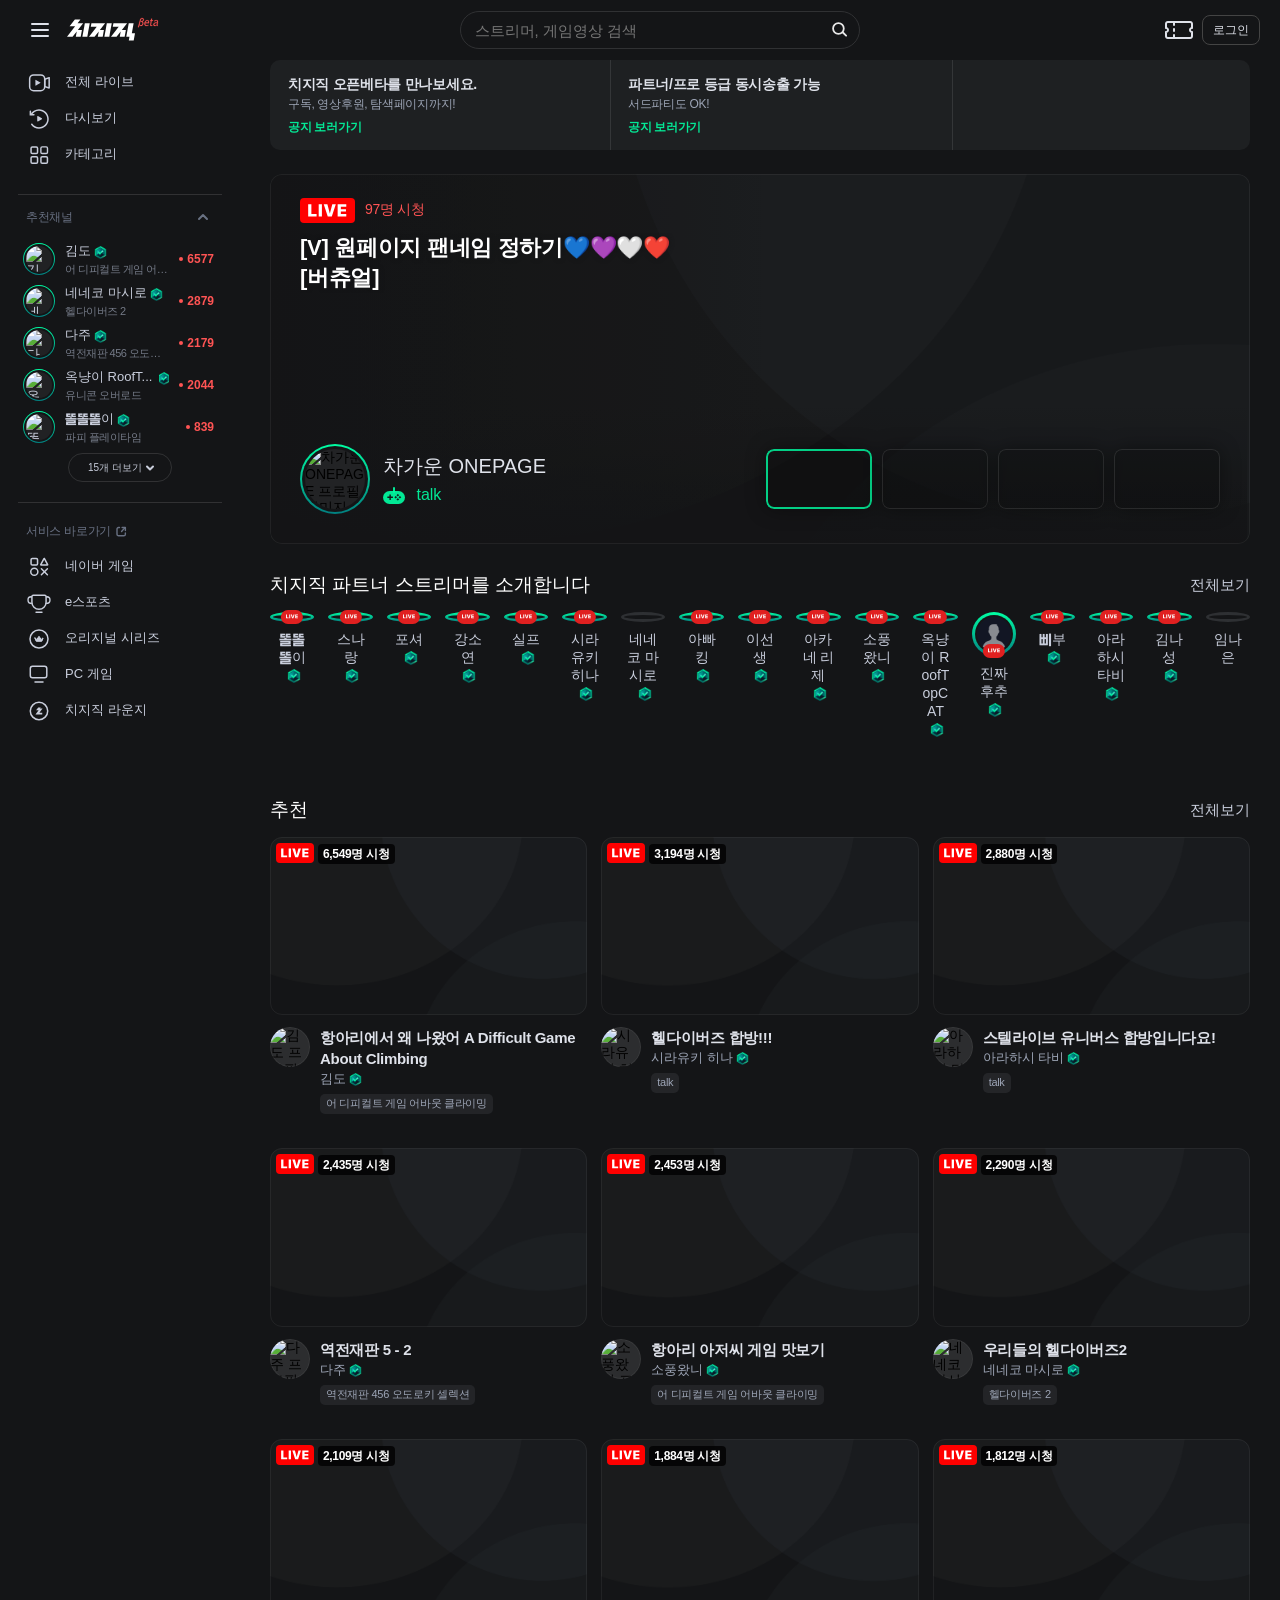
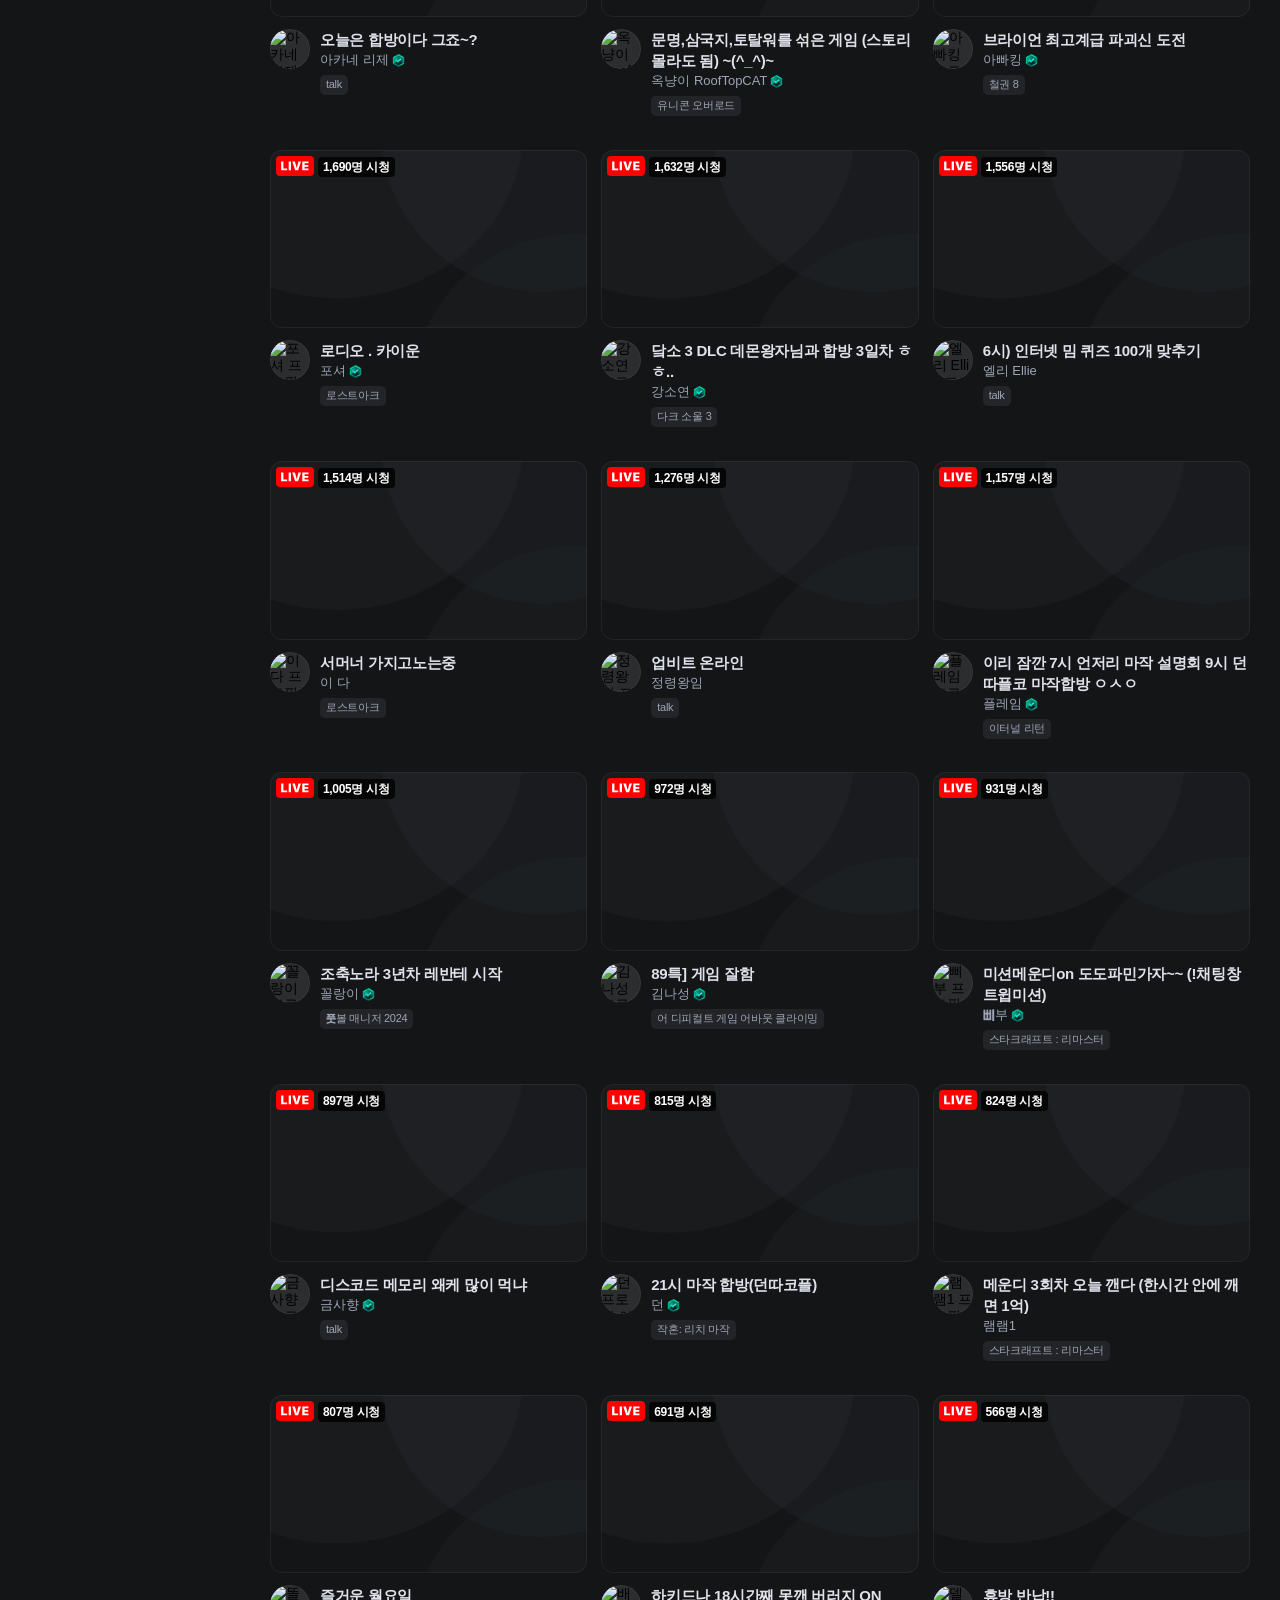
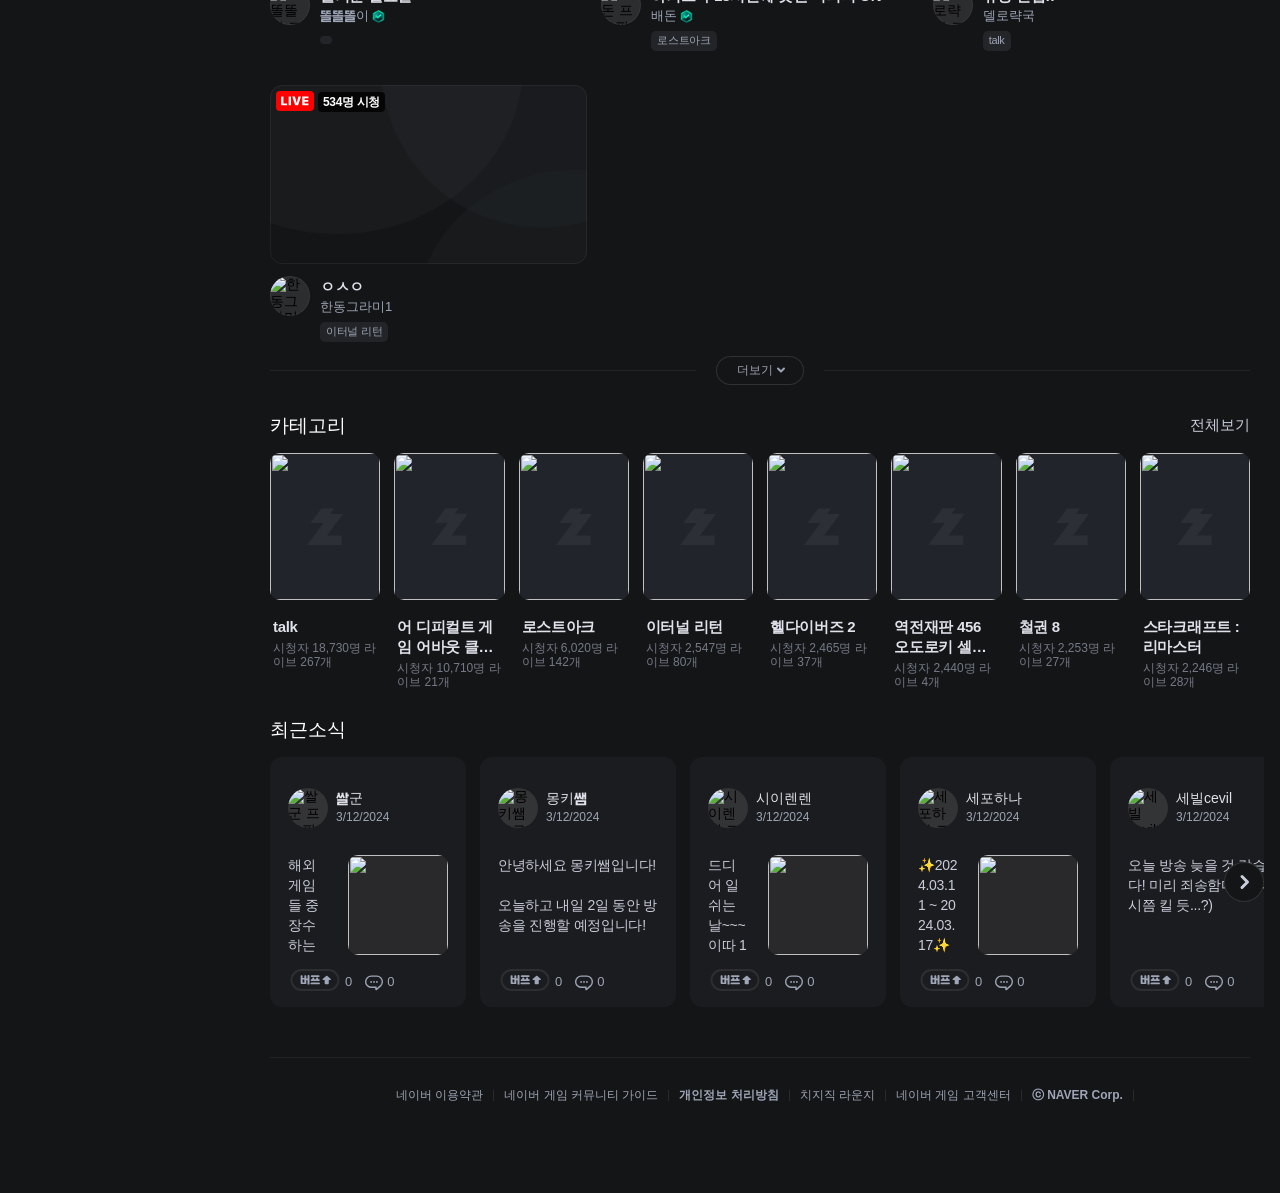
==== index.html @ 760c87c6 "first commit" ====
<!DOCTYPE html>
<html lang="ko">

<head>
  <meta charset="UTF-8">
  <meta name="viewport" content="width=device-width, initial-scale=1.0">
  <title>치지직-CHZZK</title>
  <link rel="icon" type="image/x-icon" href="./assets/img/favicon.png">
  <link rel="stylesheet" href="./assets/css/style.css">
  <link rel="stylesheet" href="https://cdn.jsdelivr.net/npm/swiper@11/swiper-bundle.min.css" />

  <script src="https://code.jquery.com/jquery-3.6.0.min.js"></script>
  <script src="https://cdn.jsdelivr.net/npm/swiper@11/swiper-bundle.min.js"></script>
  <script defer src="./assets/js/main.js"></script>
</head>

<body>
  <div class="wrapper">
    <header class="header">
      <div class="inner">
        <div class="group-btn">
          <button type="button" class="btn-menu" aria-expanded="true" aria-controls="navigation">
            <svg width="40" height="40" viewBox="0 0 40 40" fill="none" xmlns="http://www.w3.org/2000/svg"
              class="header_icon__8SHkt">
              <g clip-path="url(#clip0_1128_3162)">
                <rect x="11" y="13" width="18" height="2" rx="1" fill="#DFE2EA"></rect>
                <rect x="11" y="19" width="18" height="2" rx="1" fill="#DFE2EA"></rect>
                <rect x="11" y="25" width="18" height="2" rx="1" fill="#DFE2EA"></rect>
              </g>
              <defs>
                <clipPath id="clip0_1128_3162">
                  <rect width="40" height="40" rx="6" fill="white"></rect>
                </clipPath>
              </defs>
            </svg>
            <span class="ico-desc">메뉴버튼</span>
          </button>
          <h1 class="logo">
            <a href="/">
              <svg width="96" height="26" viewBox="0 0 96 26" fill="none" xmlns="http://www.w3.org/2000/svg"
                aria-hidden="true">
                <path
                  d="M81.3805 6.22122L81.3395 6.48392C81.2919 6.78767 81.2869 7.05694 81.3231 7.29008C81.3592 7.52323 81.438 7.71369 81.5579 7.8631C81.6777 8.01908 81.8419 8.13401 82.0504 8.20789C82.2589 8.28178 82.5069 8.31954 82.7942 8.31954C83.1242 8.31954 83.4066 8.27685 83.643 8.19312C83.8795 8.10938 84.0978 7.99609 84.2982 7.85325L84.5395 8.34909C84.285 8.53134 83.9731 8.67911 83.6053 8.79404C83.2375 8.90898 82.8779 8.96644 82.5282 8.96644C82.0882 8.96644 81.7204 8.8942 81.4249 8.74807C81.1277 8.60194 80.8978 8.39835 80.732 8.13401C80.5596 7.87788 80.4479 7.57084 80.4003 7.21784C80.3527 6.86319 80.3609 6.47735 80.4266 6.05703C80.4923 5.63178 80.6121 5.23937 80.7845 4.88144C80.9569 4.52351 81.1704 4.2132 81.4232 3.9505C81.6695 3.69437 81.947 3.49406 82.2573 3.35285C82.5676 3.21165 82.8976 3.14105 83.2473 3.14105C83.6118 3.14105 83.9238 3.20509 84.1849 3.33315C84.4459 3.46122 84.6544 3.64675 84.8088 3.89139C84.9549 4.14096 85.0468 4.45456 85.0846 4.8289C85.1224 5.20325 85.1027 5.63835 85.0255 6.13091L85.0107 6.22286H81.3756L81.3805 6.22122ZM84.2013 5.62357C84.2456 5.33953 84.2555 5.08504 84.2325 4.85846C84.2095 4.63188 84.1586 4.43814 84.0814 4.27559C83.9895 4.11961 83.8663 3.99811 83.7153 3.91109C83.5642 3.82407 83.3754 3.77974 83.1488 3.77974C82.9288 3.77974 82.7285 3.82079 82.5479 3.90124C82.3673 3.98169 82.2064 4.09663 82.0668 4.24604C81.9174 4.40858 81.7959 4.60233 81.6974 4.8289C81.5989 5.05548 81.5283 5.31983 81.4807 5.62357H84.198H84.2013Z"
                  fill="#FF5454" stroke="#FF5454" stroke-width="0.2"></path>
                <path
                  d="M87.7424 3.30685C87.9477 3.30685 88.1546 3.30685 88.3614 3.30193C88.5683 3.29864 88.8129 3.28715 89.0986 3.26745L88.8261 3.96689C88.6011 3.95375 88.3893 3.94554 88.1923 3.94062C87.9936 3.93733 87.8081 3.93569 87.6374 3.93569L87.1103 7.31961C87.0676 7.59052 87.0643 7.79903 87.1005 7.94844C87.1349 8.09786 87.2072 8.20129 87.3139 8.26204C87.4124 8.32936 87.5487 8.36056 87.7211 8.35399C87.8935 8.34742 88.0971 8.31623 88.3319 8.26369L88.3384 8.82028C88.2958 8.83342 88.2301 8.84984 88.1447 8.87118C88.0593 8.89088 87.9707 8.91223 87.8787 8.93193C87.7786 8.95163 87.6866 8.96805 87.5996 8.9779C87.5126 8.98775 87.442 8.99268 87.3862 8.99268C87.153 8.99268 86.9543 8.96477 86.7918 8.91059C86.6292 8.8564 86.5045 8.77267 86.4191 8.65774C86.3173 8.55594 86.2533 8.41966 86.2253 8.24727C86.1974 8.07487 86.2007 7.87456 86.2368 7.6447L86.8131 3.93733H86.1432L86.2418 3.30849H86.9116C86.9642 3.01788 87.0036 2.74369 87.0299 2.48263C87.0561 2.22321 87.0791 1.99171 87.0972 1.78811L88.0872 1.64691C88.0019 1.93096 87.9362 2.20187 87.8886 2.46293C87.841 2.72234 87.7933 3.00475 87.7474 3.30849L87.7424 3.30685Z"
                  fill="#FF5454" stroke="#FF5454" stroke-width="0.2"></path>
                <path
                  d="M93.9245 8.4458L93.3005 9.01225C93.1659 8.9515 93.0411 8.85627 92.9278 8.7282C92.8146 8.60014 92.744 8.44087 92.7193 8.25206C92.5913 8.37356 92.4484 8.48028 92.2941 8.57058C92.1397 8.66253 91.9854 8.73806 91.8311 8.7988C91.662 8.86612 91.4994 8.91702 91.3385 8.94986C91.1792 8.98434 91.0265 9.00076 90.8821 9.00076C90.6144 9.00076 90.3747 8.96792 90.1613 8.90388C89.9478 8.83985 89.7771 8.73641 89.649 8.59521C89.5111 8.46714 89.4175 8.30132 89.3666 8.09936C89.3157 7.89741 89.3108 7.66427 89.3518 7.39992C89.4011 7.08304 89.5012 6.80228 89.6523 6.55928C89.8033 6.31628 90.0086 6.11105 90.268 5.94193C90.5192 5.77939 90.8246 5.65461 91.1809 5.56759C91.5372 5.48057 91.9526 5.43624 92.4271 5.43624H93.0658L93.1249 5.05204C93.1593 4.82874 93.1659 4.64321 93.1446 4.49544C93.1232 4.34767 93.0789 4.22124 93.0116 4.12109C92.9361 4.03407 92.8343 3.96839 92.7062 3.92899C92.5781 3.88794 92.4221 3.86824 92.2366 3.86824C92.0724 3.86824 91.9132 3.88138 91.7621 3.90929C91.6111 3.93556 91.4633 3.97004 91.3188 4.01108C91.1661 4.06527 91.0167 4.12766 90.8722 4.19826C90.7277 4.26886 90.575 4.35259 90.4158 4.44618L90.1416 3.82719C90.3222 3.7254 90.5126 3.63181 90.7162 3.54315C90.9182 3.45613 91.1267 3.3806 91.3434 3.31985C91.5454 3.2591 91.7473 3.21313 91.9509 3.18358C92.1545 3.15402 92.3483 3.1376 92.5338 3.1376C92.849 3.1376 93.1117 3.17701 93.3186 3.25418C93.5255 3.33135 93.688 3.45613 93.8062 3.6236C93.9163 3.79928 93.9786 4.02422 93.9951 4.29677C94.0115 4.57096 93.9885 4.90262 93.9277 5.29503L93.6421 7.06826C93.6322 7.13558 93.6191 7.2029 93.6059 7.27021C93.5912 7.33753 93.5797 7.40485 93.5698 7.47217C93.5665 7.53292 93.5649 7.59531 93.5616 7.65934C93.5583 7.72337 93.5616 7.78248 93.5747 7.83666C93.601 8.01891 93.6338 8.14205 93.6716 8.20609C93.7094 8.27012 93.7931 8.34893 93.9228 8.44416L93.9245 8.4458ZM92.9426 6.08478C92.8737 6.08478 92.785 6.07985 92.6766 6.07C92.5683 6.06015 92.501 6.05522 92.473 6.05522C92.143 6.05522 91.8524 6.07821 91.5979 6.12582C91.3434 6.17344 91.13 6.24732 90.9559 6.34912C90.7753 6.45092 90.6341 6.58063 90.5356 6.73825C90.4355 6.89751 90.3682 7.08468 90.3353 7.29977C90.309 7.46888 90.3074 7.61665 90.332 7.74472C90.3567 7.87279 90.4076 7.97787 90.4847 8.05832C90.5537 8.14698 90.6506 8.21265 90.7786 8.25534C90.905 8.29967 91.0577 8.32102 91.2367 8.32102C91.3746 8.32102 91.5076 8.30624 91.6357 8.27505C91.7637 8.24549 91.8918 8.19952 92.0182 8.13877C92.1381 8.07802 92.2547 8.00085 92.368 7.90562C92.4829 7.81039 92.5978 7.6971 92.7144 7.56083L92.9443 6.08149L92.9426 6.08478Z"
                  fill="#FF5454" stroke="#FF5454" stroke-width="0.2"></path>
                <path
                  d="M75.8816 3.22475C76.0753 2.47933 76.3545 1.92274 76.7206 1.55331C77.0867 1.18389 77.5481 1 78.108 1C78.6235 1 79.0373 1.15434 79.3492 1.46301C79.6612 1.77168 79.8172 2.18051 79.8172 2.68785C79.8172 3.13937 79.7055 3.51372 79.4839 3.8109C79.2622 4.10808 78.8928 4.35436 78.3773 4.5481C78.4922 4.61214 78.5858 4.6696 78.6564 4.7205C78.7286 4.7714 78.7959 4.82065 78.86 4.87155C79.0324 5.02261 79.1604 5.22456 79.2474 5.47905C79.3328 5.73354 79.3772 6.00117 79.3772 6.28028C79.3772 6.65956 79.3148 7.01585 79.1883 7.34422C79.0636 7.67424 78.8928 7.95993 78.6777 8.20457C78.4626 8.44757 78.2081 8.63967 77.9142 8.77923C77.6203 8.91879 77.3084 8.98939 76.9784 8.98939C76.6484 8.98939 76.3725 8.92535 76.1295 8.79564C75.8865 8.66594 75.6452 8.441 75.4087 8.11919L74.8603 10.183H74L75.8816 3.22475ZM76.957 4.11629H77.42C77.6778 4.11629 77.8929 4.08509 78.0653 4.02434C78.2377 3.96359 78.3986 3.86508 78.5496 3.7288C78.7007 3.58596 78.8189 3.42013 78.9043 3.2346C78.9897 3.04907 79.034 2.86846 79.034 2.6977C79.034 2.43993 78.9453 2.22648 78.7713 2.05737C78.5956 1.88826 78.3723 1.80452 78.0998 1.80452C77.778 1.80452 77.4988 1.93587 77.2673 2.19693C77.0342 2.45799 76.8388 2.86518 76.6812 3.41685L75.6058 7.36228C75.7782 7.68409 75.9653 7.91396 76.1706 8.05023C76.3742 8.18651 76.6172 8.25382 76.8963 8.25382C77.1327 8.25382 77.3511 8.20621 77.5514 8.10934C77.7517 8.01247 77.9274 7.87455 78.0784 7.69559C78.2213 7.51662 78.3362 7.30482 78.4232 7.06182C78.5086 6.81882 78.5529 6.54955 78.5529 6.25566C78.5529 5.84026 78.4429 5.50532 78.2246 5.25083C78.0062 4.99634 77.7254 4.86991 77.3806 4.86991H76.7994L76.9603 4.11793L76.957 4.11629Z"
                  fill="#FF5454" stroke="#FF5454" stroke-width="0.2"></path>
                <path d="M20.8469 6.15599L18.4029 19.844H23.3025L25.7427 6.15599H20.8469Z" fill="white"></path>
                <path
                  d="M27.4327 6.15599L26.7791 9.81581H32.75L24.9886 19.844H30.5573L34.7841 14.381L33.8096 19.844H38.7054L39.9274 13.0019H35.8515L41.1495 6.15599H27.4327Z"
                  fill="white"></path>
                <path
                  d="M19.157 6.15599H13.5921L16.4229 2.5H10.8581L5.56005 9.34209H11.1288L3 19.844H8.5687L12.7955 14.381L11.821 19.844H16.7168L17.9388 13.0019H13.8628L19.157 6.15599Z"
                  fill="white"></path>
                <path d="M42.8394 6.15599L40.3954 19.844H45.2912L47.7352 6.15599H42.8394Z" fill="white"></path>
                <path
                  d="M49.4213 6.15599L48.7716 9.81581H54.7077L46.9811 19.844H52.546L56.7225 14.423L55.7557 19.844H60.6554L61.8774 13.0019H57.8208L63.0955 6.15599H49.4213Z"
                  fill="white"></path>
                <path
                  d="M67.8328 16.1842L69.6233 6.15599H64.7275L62.2834 19.844H65.4506L64.7971 23.5H69.6968L71 16.1842H67.8328Z"
                  fill="white"></path>
              </svg>
              <span class="blind">치지직</span>
            </a>
          </h1>
        </div>
        <div class="group-search">
          <form action="" role="search" method="get">
            <fieldset>
              <legend class="blind">검색</legend>
              <input type="text" name="" id="" class="input-search" placeholder="스트리머, 게임영상 검색" title="검색어" value>
              <button type="button" class="btn-search">
                <svg width="24" height="24" viewBox="0 0 24 24" fill="none" xmlns="http://www.w3.org/2000/svg">
                  <g opacity="0.9">
                    <path d="M15.8999 14.5L19.0862 17.7187" stroke="white" stroke-width="1.8" stroke-linecap="round"
                      stroke-linejoin="round"></path>
                    <circle cx="11.4302" cy="10.4819" r="5.35" stroke="white" stroke-width="1.8"></circle>
                  </g>
                </svg>
                <span class="blind">검색</span>
              </button>
            </fieldset>
          </form>
        </div>
        <div class="group-login">
          <a href="" class="ticket">
            <svg width="40" height="40" viewBox="0 0 40 40" fill="none" xmlns="http://www.w3.org/2000/svg">
              <path
                d="M33 18V19C33.5523 19 34 18.5523 34 18H33ZM33 22H34C34 21.4477 33.5523 21 33 21V22ZM7 22V21C6.44772 21 6 21.4477 6 22H7ZM7 18H6C6 18.5523 6.44772 19 7 19V18ZM8.76842 11C7.23946 11 6 12.2395 6 13.7684H8C8 13.344 8.34403 13 8.76842 13V11ZM31.2316 11H8.76842V13H31.2316V11ZM34 13.7684C34 12.2395 32.7605 11 31.2316 11V13C31.656 13 32 13.344 32 13.7684H34ZM34 18V13.7684H32V18H34ZM32 20C32 19.4477 32.4477 19 33 19V17C31.3431 17 30 18.3431 30 20H32ZM33 21C32.4477 21 32 20.5523 32 20H30C30 21.6569 31.3431 23 33 23V21ZM34 26.2316V22H32V26.2316H34ZM31.2316 29C32.7605 29 34 27.7605 34 26.2316H32C32 26.656 31.656 27 31.2316 27V29ZM8.76842 29H31.2316V27H8.76842V29ZM6 26.2316C6 27.7605 7.23946 29 8.76842 29V27C8.34403 27 8 26.656 8 26.2316H6ZM6 22V26.2316H8V22H6ZM8 20C8 20.5523 7.55228 21 7 21V23C8.65685 23 10 21.6569 10 20H8ZM7 19C7.55228 19 8 19.4477 8 20H10C10 18.3431 8.65685 17 7 17V19ZM6 13.7684V18H8V13.7684H6Z"
                fill="currentColor"></path>
              <rect width="2" height="4" rx="1" transform="matrix(1 0 0 -1 14 16)" fill="currentColor"></rect>
              <rect width="2" height="4" rx="1" transform="matrix(1 0 0 -1 14 28)" fill="currentColor"></rect>
              <rect width="2" height="4" rx="1" transform="matrix(1 0 0 -1 14 22)" fill="currentColor"></rect>
            </svg>
            <span class="ico-desc">라운지 티켓</span>
          </a>
          <button type="button" class="btn-login">로그인</button>
        </div>
      </div>
    </header>
    <article class="side-bar">
      <div class="container">
        <div class="inner">
          <ul class="servi-list">
            <li class="servi-item">
              <a href="">
                <svg width="26" height="26" viewBox="0 0 26 26" fill="none" xmlns="http://www.w3.org/2000/svg"
                  class="header_icon__8SHkt">
                  <path fill-rule="evenodd" clip-rule="evenodd"
                    d="M23.611 7.11908C23.8044 7.26028 23.9188 7.48537 23.9188 7.72486V17.9768C23.9188 18.2163 23.8044 18.4413 23.611 18.5826C23.4176 18.7238 23.1683 18.7641 22.9402 18.6911L18.5714 17.2931C18.2608 17.1937 18.05 16.9049 18.05 16.5788V9.12285C18.05 8.79669 18.2608 8.50793 18.5714 8.40853L22.9402 7.01054C23.1683 6.93755 23.4176 6.97788 23.611 7.11908ZM19.55 9.67032V16.0313L22.4188 16.9493V8.75232L19.55 9.67032Z"
                    fill="currentColor"></path>
                  <path
                    d="M9.9909 10.7164L13.5364 12.7634L9.9909 14.8103V10.7164ZM9.81362 14.9127C9.81369 14.9126 9.81376 14.9126 9.81384 14.9125L9.81362 14.9127Z"
                    fill="currentColor" stroke="currentColor" stroke-width="1.18182"></path>
                  <rect x="3.65" y="4.88635" width="15.0455" height="15.8727" rx="3.97727" stroke="currentColor"
                    stroke-width="1.5">
                  </rect>
                </svg>
                <span class="servi-txt">전체 라이브</span>
              </a>
            </li>
            <li class="servi-item">
              <a href="">
                <svg width="26" height="26" viewBox="0 0 26 26" fill="none" xmlns="http://www.w3.org/2000/svg"
                  class="header_icon__8SHkt">
                  <path
                    d="M6.34333 17.8745C6.09832 17.5405 5.62895 17.4684 5.29497 17.7134C4.961 17.9584 4.88888 18.4278 5.13389 18.7618L6.34333 17.8745ZM21.25 13C21.25 17.5563 17.5564 21.25 13 21.25V22.75C18.3848 22.75 22.75 18.3848 22.75 13H21.25ZM13 4.75C17.5564 4.75 21.25 8.44365 21.25 13H22.75C22.75 7.61522 18.3848 3.25 13 3.25V4.75ZM13 21.25C10.2679 21.25 7.84594 19.9227 6.34333 17.8745L5.13389 18.7618C6.90691 21.1786 9.77001 22.75 13 22.75V21.25ZM5.67064 9.20878C7.04465 6.55834 9.81179 4.75 13 4.75V3.25C9.22979 3.25 5.96066 5.39017 4.33895 8.51842L5.67064 9.20878Z"
                    fill="currentColor"></path>
                  <path d="M4.37274 5.31824V8.86369H7.9182" stroke="currentColor" stroke-width="1.5"
                    stroke-miterlimit="10" stroke-linecap="round"></path>
                  <path
                    d="M15.8364 12.354C16.1515 12.5359 16.1515 12.9908 15.8363 13.1727L11.9363 15.4244C11.6212 15.6064 11.2273 15.3789 11.2273 15.015V10.5117C11.2273 10.1478 11.6212 9.92034 11.9363 10.1023L15.8364 12.354Z"
                    fill="currentColor"></path>
                </svg>
                <span class="servi-txt">다시보기</span>
              </a>
            </li>
            <li class="servi-item">
              <a href="">
                <svg width="26" height="26" viewBox="0 0 26 26" fill="none" xmlns="http://www.w3.org/2000/svg"
                  class="header_icon__8SHkt">
                  <rect x="5.04996" y="4.88635" width="6.5" height="6.5" rx="1.25" stroke="currentColor"
                    stroke-width="1.5">
                  </rect>
                  <rect x="14.8818" y="4.83635" width="6.6" height="6.6" rx="1.3" stroke="currentColor"
                    stroke-width="1.4">
                  </rect>
                  <rect x="14.9318" y="14.834" width="6.5" height="6.5" rx="1.25" stroke="currentColor"
                    stroke-width="1.5">
                  </rect>
                  <rect x="5.04996" y="14.834" width="6.5" height="6.5" rx="1.25" stroke="currentColor"
                    stroke-width="1.5">
                  </rect>
                </svg>
                <span class="servi-txt">카테고리</span>
              </a>
            </li>
          </ul>
          <nav class="navigator">
            <button type="button" class="btn-fold">
              <span class="fold-txt">추천채널</span>
              <svg width="22" height="22" viewBox="0 0 22 22" fill="none" xmlns="http://www.w3.org/2000/svg"
                class="navigator_icon_arrow__37j2I">
                <path d="M7 9L11 13L15 9" stroke="currentColor" stroke-width="2" stroke-linecap="round"
                  stroke-linejoin="round">
                </path>
              </svg>
            </button>
            <p class="nav-tit">추천</p>
            <ul class="nav-list">
              <!-- channelsData -->
            </ul>
            <button type="button" class="btn-more" aria-expanded="false">
              <span></span>
              <svg xmlns="http://www.w3.org/2000/svg" width="16" height="16" viewBox="0 0 16 16" fill="none"
                class="navigator_icon_arrow__37j2I">
                <path d="M5 6.5L8 9.5L11 6.5" stroke="currentColor" stroke-width="2" stroke-linecap="round"
                  stroke-linejoin="round">
                </path>
              </svg>
            </button>
          </nav>
          <div class="service">
            <span class="servi-header">
              서비스 바로가기
              <svg width="15" height="15" viewBox="0 0 15 15" fill="none" xmlns="http://www.w3.org/2000/svg"
                class="header_icon_window__8sRMh">
                <path
                  d="M11.3643 9.00006V10.2304C11.3643 11.1024 10.6574 11.8093 9.78536 11.8093H4.57895C3.70692 11.8093 3 11.1024 3 10.2304V5.02395C3 4.15193 3.70692 3.44501 4.57895 3.44501H5.475"
                  stroke="currentColor" stroke-width="1.4" stroke-linecap="round"></path>
                <path d="M8.11218 3.43045L11.3731 3.43045L11.3731 6.4838" stroke="currentColor" stroke-width="1.4"
                  stroke-linecap="round" stroke-linejoin="round"></path>
                <path d="M10.8109 3.85663L7.54455 7.40695" stroke="currentColor" stroke-width="1.4"
                  stroke-linecap="round">
                </path>
              </svg>
              <span class="blind">새 창으로 열림</span>
            </span>
            <ul class="servi-list">
              <li class="servi-item">
                <a href="" rel="noreferrer" target="_blank">
                  <svg width="26" height="26" viewBox="0 0 26 26" fill="none" xmlns="http://www.w3.org/2000/svg"
                    class="header_icon__8SHkt">
                    <rect x="5.04996" y="4.51138" width="6.5" height="6.5" rx="1.25" stroke="currentColor"
                      stroke-width="1.5">
                    </rect>
                    <rect x="4.74997" y="14.2501" width="7.1" height="7.1" rx="3.55" stroke="currentColor"
                      stroke-width="1.5">
                    </rect>
                    <path
                      d="M21.4169 10.9503H14.983C14.7933 10.9503 14.6727 10.7474 14.7634 10.5808L17.9804 4.67212C18.0751 4.49818 18.3248 4.49818 18.4195 4.67212L19.0782 4.31349L18.4195 4.67212L21.6365 10.5808C21.7272 10.7474 21.6066 10.9503 21.4169 10.9503Z"
                      stroke="currentColor" stroke-width="1.5"></path>
                    <path d="M15.3999 14.8004L21.3994 20.8004" stroke="currentColor" stroke-width="1.5"
                      stroke-linecap="round"></path>
                    <path d="M21.3997 14.8003L15.4002 20.8002" stroke="currentColor" stroke-width="1.5"
                      stroke-linecap="round"></path>
                  </svg>
                  <span class="servi-txt">네이버 게임</span>
                </a>
              </li>
              <li class="servi-item">
                <a href="" rel="noreferrer" target="_blank">
                  <svg width="26" height="26" viewBox="0 0 26 26" fill="none" xmlns="http://www.w3.org/2000/svg"
                    class="header_icon__8SHkt">
                    <g clip-path="url(#clip0_9131_73407)">
                      <path
                        d="M1.93173 10.0456C1.93173 8.72498 2.32016 7.94092 2.93169 7.45813C3.57996 6.94634 4.6187 6.65924 6.14537 6.65924H7.52264V13.432H6.14537C4.86785 13.432 3.81726 13.279 3.09515 12.8131C2.44483 12.3936 1.93173 11.6316 1.93173 10.0456Z"
                        stroke="currentColor" stroke-width="1.5"></path>
                    </g>
                    <g clip-path="url(#clip1_9131_73407)">
                      <path
                        d="M24.0681 10.0453C24.0681 11.366 23.6797 12.15 23.0682 12.6328C22.4199 13.1446 21.3812 13.4317 19.8545 13.4317L18.4772 13.4317L18.4772 6.65897L19.8545 6.65897C21.132 6.65897 22.1826 6.81195 22.9047 7.27783C23.555 7.69739 24.0681 8.45932 24.0681 10.0453Z"
                        stroke="currentColor" stroke-width="1.5"></path>
                    </g>
                    <path d="M10.0454 22.2857H15.9545" stroke="currentColor" stroke-width="1.5" stroke-linecap="round">
                    </path>
                    <path
                      d="M18.6647 5.15915H7.33526C6.55298 5.15915 5.91882 5.79331 5.91882 6.57559V12.2403C5.91882 16.1511 9.08917 19.3215 13 19.3215C16.9108 19.3215 20.0812 16.1511 20.0812 12.2403V6.57559C20.0812 5.79331 19.447 5.15915 18.6647 5.15915Z"
                      stroke="currentColor" stroke-width="1.5"></path>
                    <defs>
                      <clipPath id="clip0_9131_73407">
                        <rect width="4.72727" height="8.27273" fill="white" transform="translate(1.18173 5.90924)">
                        </rect>
                      </clipPath>
                      <clipPath id="clip1_9131_73407">
                        <rect width="4.72727" height="8.27273" fill="white" transform="translate(20.0909 5.90909)">
                        </rect>
                      </clipPath>
                    </defs>
                  </svg>
                  <span class="servi-txt">e스포츠</span>
                </a>
              </li>
              <li class="servi-item">
                <a href="" rel="noreferrer" target="_blank">
                  <svg width="26" height="26" viewBox="0 0 26 26" fill="none" xmlns="http://www.w3.org/2000/svg"
                    class="header_icon__8SHkt">
                    <circle cx="13" cy="13" r="9" stroke="currentColor" stroke-width="1.5"></circle>
                    <path
                      d="M8.89454 12.0289L10.117 15.1725C10.1469 15.2494 10.221 15.3 10.3034 15.3H15.6965C15.779 15.3 15.853 15.2494 15.8829 15.1725L17.1054 12.0289C17.1431 11.932 17.0261 11.849 16.9471 11.9167L15.125 13.4786L13.0839 10.3295C13.0445 10.2687 12.9555 10.2687 12.9161 10.3295L10.875 13.4786L9.05282 11.9167C8.97383 11.849 8.85684 11.932 8.89454 12.0289Z"
                      fill="currentColor" stroke="currentColor" stroke-linecap="round"></path>
                  </svg>
                  <span class="servi-txt">오리지널 시리즈</span>
                </a>
              </li>
              <li class="servi-item">
                <a href="" rel="noreferrer" target="_blank">
                  <svg width="26" height="26" viewBox="0 0 26 26" fill="none" xmlns="http://www.w3.org/2000/svg"
                    class="header_icon__8SHkt">
                    <path
                      d="M6.54501 4.29541H18.545C19.7877 4.29541 20.795 5.30277 20.795 6.54541V13.5454C20.795 14.7881 19.7877 15.7954 18.545 15.7954H6.54501C5.30237 15.7954 4.29501 14.788 4.29501 13.5454V6.54541C4.29501 5.30277 5.30237 4.29541 6.54501 4.29541Z"
                      stroke="currentColor" stroke-width="1.5" stroke-linejoin="round"></path>
                    <path d="M9 19.9998H17" stroke="currentColor" stroke-width="1.5" stroke-linecap="round"></path>
                  </svg>
                  <span class="servi-txt">PC 게임</span>
                </a>
              </li>
              <li class="servi-item">
                <a href="" rel="noreferrer" target="_blank">
                  <svg width="26" height="26" viewBox="0 0 26 26" fill="none" xmlns="http://www.w3.org/2000/svg"
                    class="header_icon__8SHkt">
                    <path
                      d="M16.2562 16.5455V14.7001H13.3917L16.5455 10.488H13.9899L14.7638 9.45456H12.2082L10.0961 12.2755H12.6517L9.45456 16.5455H16.2562Z"
                      fill="currentColor"></path>
                    <rect x="4.29544" y="4.29529" width="17.4091" height="17.4091" rx="8.70455" stroke="currentColor"
                      stroke-width="1.5" stroke-linejoin="round"></rect>
                  </svg>
                  <span class="servi-txt">치지직 라운지</span>
                </a>
              </li>
            </ul>
          </div>
        </div>
      </div>
    </article>
    <div class="layout">
      <main class="main">
        <section class="sc-banner">
          <h2 class="blind">공지이벤트배너</h2>
          <ul class="bann-list">
            <!-- bannerData -->
          </ul>
        </section>
        <section class="sc-live">
          <h2 class="blind">live배너</h2>
          <div class="inner">
            <div class="live-video">
              <video autoplay loop muted>
                <!-- liveData -->
              </video>
            </div>
            <div class="live-info">
              <div class="live-header">
                <div class="status">
                  <span class="live-badge">
                    <svg width="39" height="13" viewBox="0 0 39 13" fill="none" xmlns="http://www.w3.org/2000/svg"
                      aria-hidden="true">
                      <path fill-rule="evenodd" clip-rule="evenodd"
                        d="M8.5918 9.94881V12.4211H0.177979V0.368866H3.38116V9.94881H8.5918ZM13.8997 0.368866V12.4211H10.6965V0.368866H13.8997ZM23.7898 12.4211L27.8047 0.368866H24.296L21.8783 9.42263H21.8085L19.3821 0.368866H15.7425L19.7574 12.4211H23.7898ZM38.2796 9.94881V12.4211H29.6475V0.368866H38.2796V2.84111H32.8507V5.23819H37.9566V7.49327H32.8507V9.94881H38.2796Z"
                        fill="white"></path>
                    </svg>
                    <span class="blind">LIVE</span>
                  </span>
                  <span class="viewer">
                    <em class="count"><!-- liveData --></em>명 시청
                  </span>
                </div>
                <p class="tit"><!-- liveData  --></p>
              </div>
              <div class="live-footer">
                <div class="streamer">
                  <span class="streamer-profi">
                    <!-- liveData -->
                  </span>
                  <div class="streamer-info">
                    <span class="streamer-name">
                      <!-- liveData -->
                    </span>
                    <span class="category">
                      <svg width="22" height="17" viewBox="0 0 22 17" fill="none" xmlns="http://www.w3.org/2000/svg"
                        class="recommend_live_icon_play__tgRrw">
                        <rect y="4" width="22" height="13" rx="6.5" fill="#00FFA3" fill-opacity="0.9"></rect>
                        <rect x="10" width="2" height="6" rx="1" fill="#00FFA3" fill-opacity="0.9"></rect>
                        <path fill-rule="evenodd" clip-rule="evenodd"
                          d="M14.8199 13.0874C14.4336 13.0874 14.1209 12.7744 14.1209 12.3884C14.1209 12.0023 14.4336 11.6893 14.8199 11.6893C15.2059 11.6893 15.519 12.0023 15.519 12.3884C15.519 12.7744 15.2057 13.0874 14.8199 13.0874Z"
                          fill="#141517" stroke="#141517" stroke-width="0.8"></path>
                        <path fill-rule="evenodd" clip-rule="evenodd"
                          d="M16.9168 10.9903C16.5307 10.9903 16.218 10.6774 16.218 10.2911C16.218 9.90508 16.5307 9.59229 16.9168 9.59229C17.3032 9.59229 17.6161 9.90508 17.6161 10.2911C17.6161 10.6772 17.303 10.9903 16.9168 10.9903Z"
                          fill="#141517" stroke="#141517" stroke-width="0.8"></path>
                        <path fill-rule="evenodd" clip-rule="evenodd"
                          d="M14.8199 8.89324C14.4336 8.89324 14.1209 8.58018 14.1209 8.19431C14.1209 7.80824 14.4336 7.49518 14.8199 7.49518C15.2059 7.49518 15.519 7.80824 15.519 8.19431C15.519 8.58018 15.2057 8.89324 14.8199 8.89324Z"
                          fill="#141517" stroke="#141517" stroke-width="0.8"></path>
                        <path fill-rule="evenodd" clip-rule="evenodd"
                          d="M12.7227 10.9903C12.3368 10.9903 12.0238 10.6774 12.0238 10.2911C12.0238 9.90508 12.3368 9.59229 12.7227 9.59229C13.1091 9.59229 13.4219 9.90508 13.4219 10.2911C13.4219 10.6772 13.1091 10.9903 12.7227 10.9903Z"
                          fill="#141517" stroke="#141517" stroke-width="0.8"></path>
                        <path fill-rule="evenodd" clip-rule="evenodd"
                          d="M9.92691 10.6408C9.92691 10.8317 9.76823 10.9903 9.57739 10.9903H7.82981V12.7379C7.82981 12.9282 7.67087 13.0874 7.4803 13.0874H6.78127C6.59043 13.0874 6.43175 12.9282 6.43175 12.7379V10.9903H4.68417C4.49386 10.9903 4.33466 10.8317 4.33466 10.6408V9.94179C4.33466 9.75095 4.49386 9.59227 4.68417 9.59227H6.43175V7.80495C6.43175 7.61438 6.59043 7.49518 6.78127 7.49518H7.4803C7.67087 7.49518 7.82981 7.61438 7.82981 7.80495V9.59227H9.57739C9.76823 9.59227 9.92691 9.75095 9.92691 9.94179V10.6408Z"
                          fill="#141517"></path>
                      </svg>
                      <span>
                        <!-- liveData -->
                      </span>
                    </span>
                  </div>
                </div>
                <ul class="live-list" role="tablist">
                  <!-- liveData liveTabHtml -->
                </ul>
              </div>
            </div>
            <a href="" class="live-link"><span class="blind">라이브 엔드로 이동</span></a>
          </div>
        </section>
        <section class="sc-partner">
          <div class="sc-header">
            <h2>치지직 파트너 스트리머를 소개합니다</h2>
            <a href="/partner" target="_blank" class="link-all">전체보기</a>
          </div>
          <ul class="partner-list">
            <!-- partnerData -->
          </ul>
        </section>
        <section class="sc-recommend">
          <div class="sc-header">
            <h2 class="sc-tit">추천</h2>
            <a href="/live" target="_blank" class="link-all">전체보기</a>
          </div>
          <ul class="recom-list">
            <!-- rocommendData -->
          </ul>
          <div class="recom-ft">
            <button type="button" class="btn-more" aria-expanded="false">
              <span>더보기</span>
              <svg xmlns="http://www.w3.org/2000/svg" width="16" height="16" viewBox="0 0 16 16" fill="none"
                class="navigator_icon_arrow__37j2I">
                <path d="M5 6.5L8 9.5L11 6.5" stroke="currentColor" stroke-width="2" stroke-linecap="round"
                  stroke-linejoin="round">
                </path>
              </svg>
            </button>
          </div>
        </section>
        <section class="sc-category">
          <div class="sc-header">
            <h2 class="sc-tit">카테고리</h2>
            <a href="/category" target="_blank" class="link-all">전체보기</a>
          </div>
          <ul class="cate-list">
            <!-- categoryData -->
          </ul>
        </section>
        <section class="sc-news">
          <div class="sc-header">
            <h2 class="sc-tit">최근소식</h2>
          </div>
          <div class="news-slide swiper">
            <ul class="news-list swiper-wrapper">
              <!-- newsData -->
            </ul>
            <button type="button" class="btn-slide btn-next">
              <i class="ico-arrow-left">
                <svg width="30" height="30" viewBox="0 0 30 30" fill="none" xmlns="http://www.w3.org/2000/svg">
                  <path d="M13 20.5L18.5 15L13 9.5" stroke="#C9CEDC" stroke-width="3" stroke-linecap="round"
                    stroke-linejoin="round">
                  </path>
                </svg>
              </i>
            </button>
            <button type="button" class="btn-slide btn-prev">
              <i class="ico-arrow-right">
                <svg width="30" height="30" viewBox="0 0 30 30" fill="none" xmlns="http://www.w3.org/2000/svg">
                  <path d="M13 20.5L18.5 15L13 9.5" stroke="#C9CEDC" stroke-width="3" stroke-linecap="round"
                    stroke-linejoin="round">
                  </path>
                </svg>
              </i>
            </button>
          </div>
        </section>
      </main>

      <footer class="footer">
        <div class="inner">
          <ul class="list">
            <li class="item">
              <a rel="noreferrer" href="" target="_blank">
                네이버 이용약관
              </a>
            </li>
            <li class="item">
              <a rel="noreferrer" href="" target="_blank">
                네이버 게임 커뮤니티 가이드
              </a>
            </li>
            <li class="item">
              <a rel="noreferrer" href="" target="_blank">
                <strong>개인정보 처리방침</strong>
              </a>
            </li>
            <li class="item">
              <a rel="noreferrer" href="" target="_blank">
                치지직 라운지
              </a>
            </li>
            <li class="item">
              <a rel="noreferrer" href="" target="_blank">
                네이버 게임 고객센터
              </a>
            </li>
            <li class="item">
              <a rel="noreferrer" href="" target="_blank">
                <strong>ⓒ NAVER Corp.</strong>
              </a>
            </li>
          </ul>
        </div>
      </footer>

    </div>
  </div>
</body>

</html>
---- assets/css/style.css ----
@import"./reset.css";
@import"./font.css";
@import"./common.css";
@import"./layout.css";
@import"./main.css";
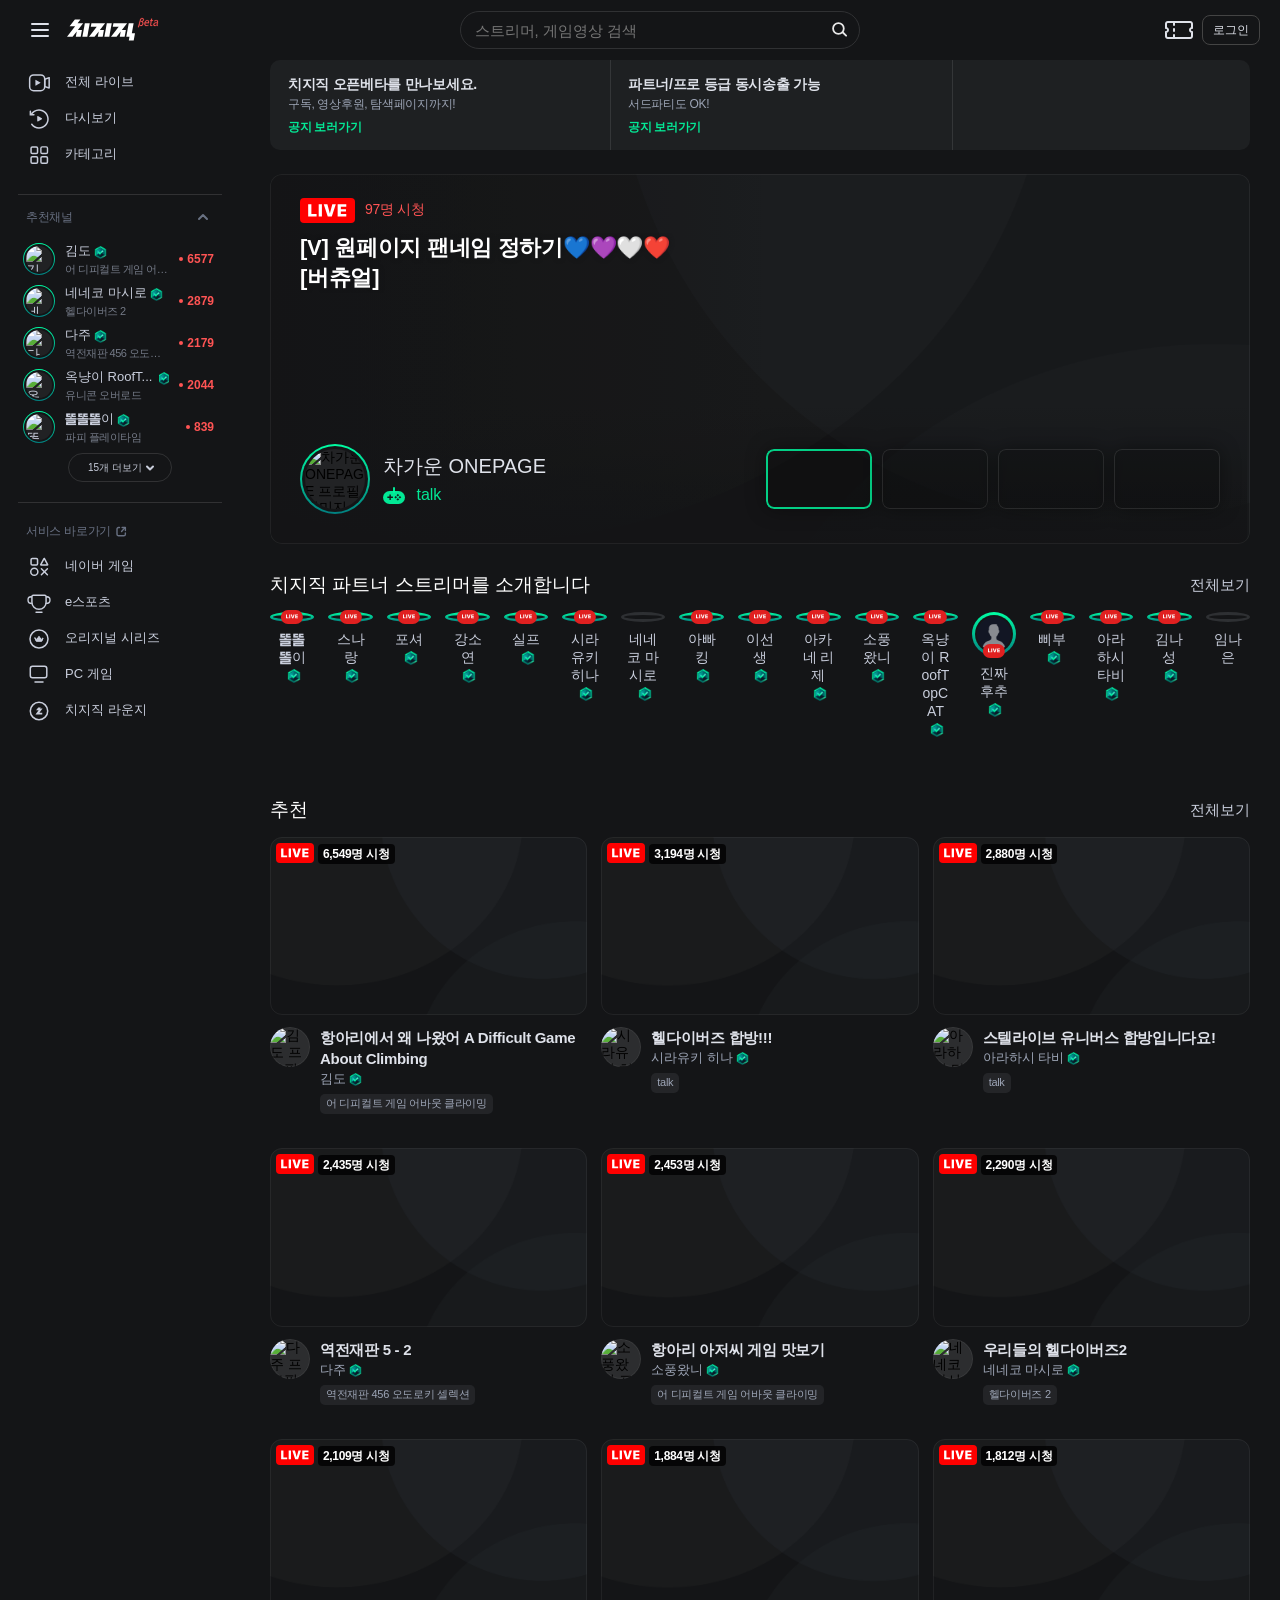
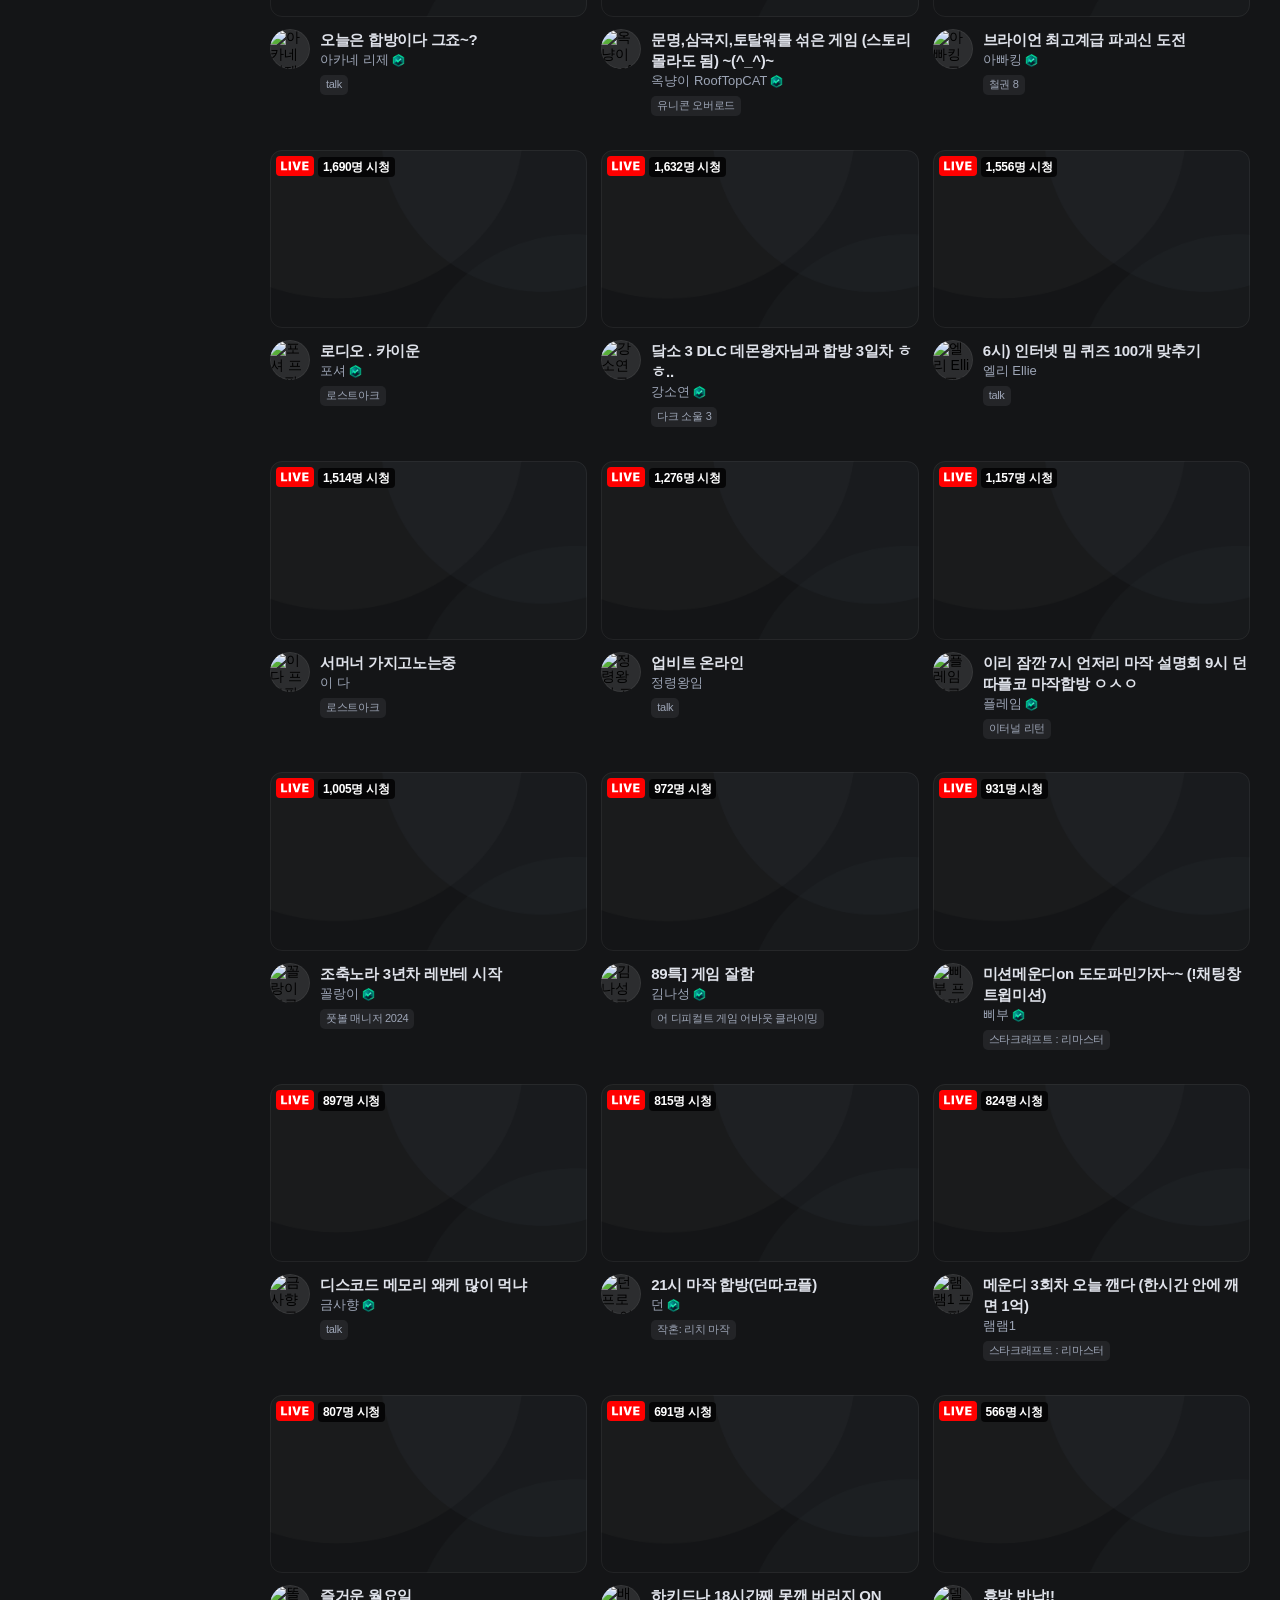
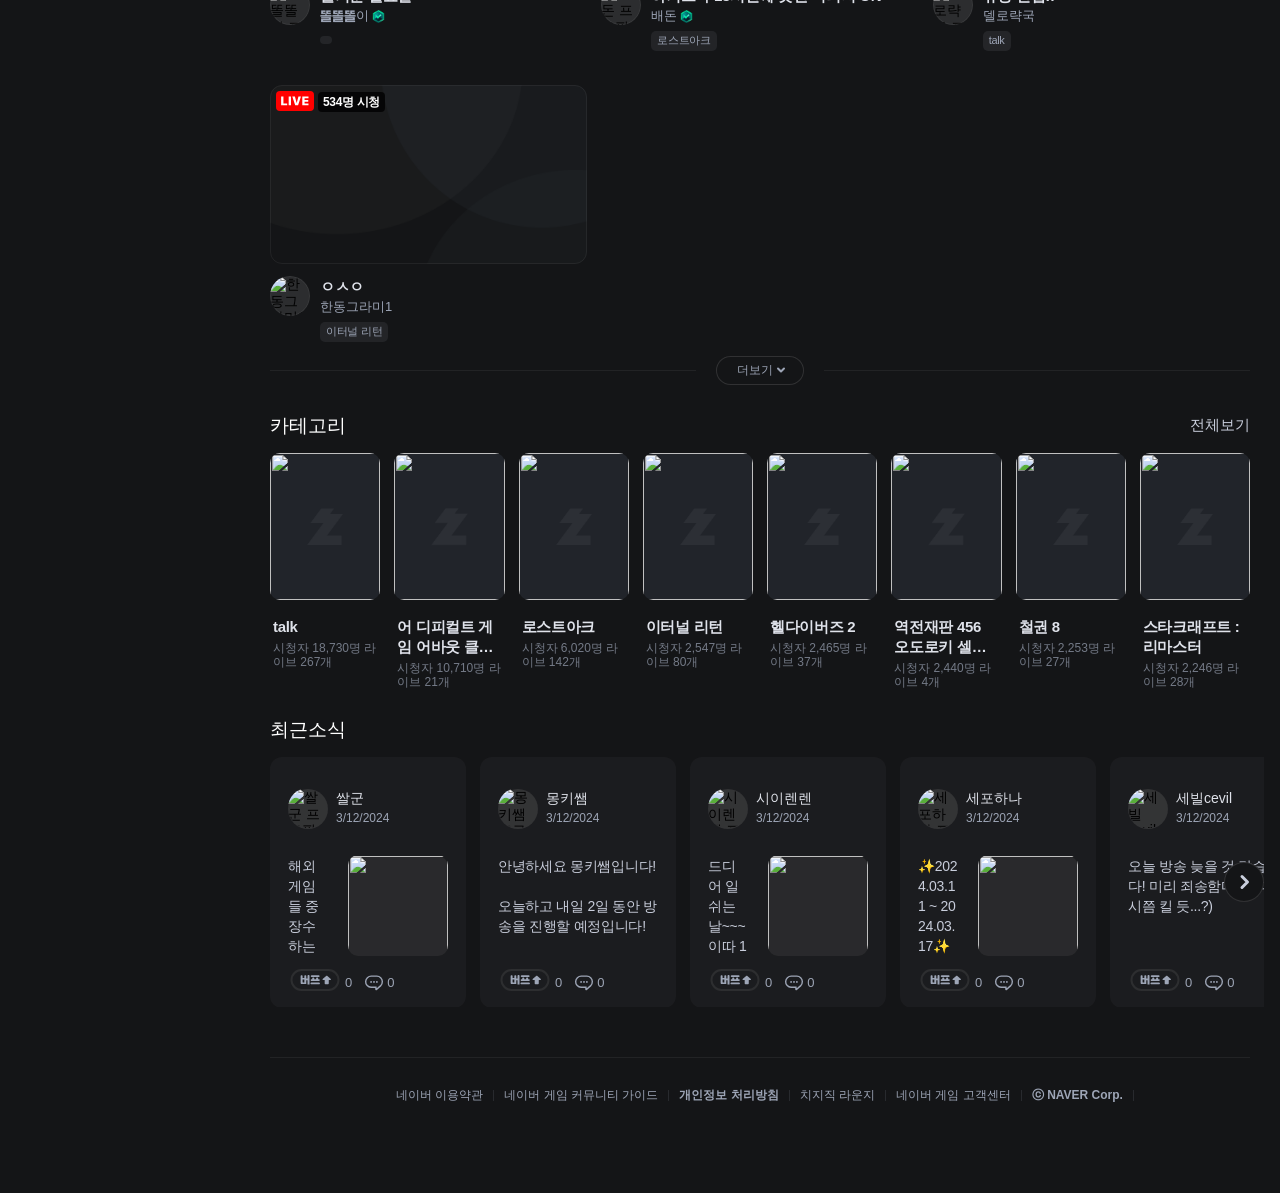
==== commit 8e8342f4: "perf : 폰트 로딩 속도 개선" ====
--- a/index.html
+++ b/index.html
@@ -7,9 +7,9 @@
   <title>치지직-CHZZK</title>
   <link rel="icon" type="image/x-icon" href="./assets/img/favicon.png">
   <link rel="stylesheet" href="./assets/css/style.css">
+  <link rel="stylesheet" href="./assets/css/font.css">
   <link rel="stylesheet" href="https://cdn.jsdelivr.net/npm/swiper@11/swiper-bundle.min.css" />
 
-  <script src="https://code.jquery.com/jquery-3.6.0.min.js"></script>
   <script src="https://cdn.jsdelivr.net/npm/swiper@11/swiper-bundle.min.js"></script>
   <script defer src="./assets/js/main.js"></script>
 </head>
--- a/assets/css/style.css
+++ b/assets/css/style.css
@@ -1,5 +1,4 @@
 @import"./reset.css";
-@import"./font.css";
 @import"./common.css";
 @import"./layout.css";
 @import"./main.css";
--- a/assets/css/font.css
+++ b/assets/css/font.css
@@ -0,0 +1,266 @@
+
+
+@font-face {
+    font-family: 'Sandoll Nemony2';
+    font-weight: 400;
+    src: url('../font/SDNemony2dBasicBd119.woff2') format("woff2");
+    font-display: swap;
+}
+@font-face {
+    font-family: 'Sandoll Nemony2';
+    font-weight: 400;
+    src: url('../font/SDNemony2dBasicBd118.woff2') format("woff2");
+    font-display: swap;
+}
+@font-face {
+    font-family: 'Sandoll Nemony2';
+    font-weight: 400;
+    src: url('../font/SDNemony2dBasicBd117.woff2') format("woff2");
+    font-display: swap;
+}
+@font-face {
+    font-family: 'Sandoll Nemony2';
+    font-weight: 400;
+    src: url('../font/SDNemony2dBasicBd116.woff2') format("woff2");
+    font-display: swap;
+}
+@font-face {
+    font-family: 'Sandoll Nemony2';
+    font-weight: 400;
+    src: url('../font/SDNemony2dBasicBd115.woff2') format("woff2");
+    font-display: swap;
+}
+@font-face {
+    font-family: 'Sandoll Nemony2';
+    font-weight: 400;
+    src: url('../font/SDNemony2dBasicBd113.woff2') format("woff2");
+    font-display: swap;
+}
+@font-face {
+    font-family: 'Sandoll Nemony2';
+    font-weight: 400;
+    src: url('../font/SDNemony2dBasicBd112.woff2') format("woff2");
+    font-display: swap;
+}
+@font-face {
+    font-family: 'Sandoll Nemony2';
+    font-weight: 400;
+    src: url('../font/SDNemony2dBasicBd111.woff2') format("woff2");
+    font-display: swap;
+}
+@font-face {
+    font-family: 'Sandoll Nemony2';
+    font-weight: 400;
+    src: url('../font/SDNemony2dBasicBd110.woff2') format("woff2");
+    font-display: swap;
+}
+@font-face {
+    font-family: 'Sandoll Nemony2';
+    font-weight: 400;
+    src: url('../font/SDNemony2dBasicBd109.woff2') format("woff2");
+    font-display: swap;
+}
+@font-face {
+    font-family: 'Sandoll Nemony2';
+    font-weight: 400;
+    src: url('../font/SDNemony2dBasicBd108.woff2') format("woff2");
+    font-display: swap;
+}
+@font-face {
+    font-family: 'Sandoll Nemony2';
+    font-weight: 400;
+    src: url('../font/SDNemony2dBasicBd107.woff2') format("woff2");
+    font-display: swap;
+}
+@font-face {
+    font-family: 'Sandoll Nemony2';
+    font-weight: 400;
+    src: url('../font/SDNemony2dBasicBd106.woff2') format("woff2");
+    font-display: swap;
+}
+@font-face {
+    font-family: 'Sandoll Nemony2';
+    font-weight: 400;
+    src: url('../font/SDNemony2dBasicBd105.woff2') format("woff2");
+    font-display: swap;
+}
+@font-face {
+    font-family: 'Sandoll Nemony2';
+    font-weight: 400;
+    src: url('../font/SDNemony2dBasicBd104.woff2') format("woff2");
+    font-display: swap;
+}
+@font-face {
+    font-family: 'Sandoll Nemony2';
+    font-weight: 400;
+    src: url('../font/SDNemony2dBasicBd103.woff2') format("woff2");
+    font-display: swap;
+}
+@font-face {
+    font-family: 'Sandoll Nemony2';
+    font-weight: 400;
+    src: url('../font/SDNemony2dBasicBd102.woff2') format("woff2");
+    font-display: swap;
+}
+@font-face {
+    font-family: 'Sandoll Nemony2';
+    font-weight: 400;
+    src: url('../font/SDNemony2dBasicBd101.woff2') format("woff2");
+    font-display: swap;
+}
+@font-face {
+    font-family: 'Sandoll Nemony2';
+    font-weight: 400;
+    src: url('../font/SDNemony2dBasicBd100.woff2') format("woff2");
+    font-display: swap;
+}
+@font-face {
+    font-family: 'Sandoll Nemony2';
+    font-weight: 400;
+    src: url('../font/SDNemony2dBasicBd63.woff2') format("woff2");
+    font-display: swap;
+}
+@font-face {
+    font-family: 'Sandoll Nemony2';
+    font-weight: 400;
+    src: url('../font/SDNemony2dBasicBd57.woff2') format("woff2");
+    font-display: swap;
+}
+@font-face {
+    font-family: 'Sandoll Nemony2';
+    font-weight: 400;
+    src: url('../font/SDNemony2dBasicBd56.woff2') format("woff2");
+    font-display: swap;
+}
+@font-face {
+    font-family: 'Sandoll Nemony2';
+    font-weight: 400;
+    src: url('../font/SDNemony2dBasicBd55.woff2') format("woff2");
+    font-display: swap;
+}
+@font-face {
+    font-family: 'Sandoll Nemony2';
+    font-weight: 400;
+    src: url('../font/SDNemony2dBasicBd52.woff2') format("woff2");
+    font-display: swap;
+}
+@font-face {
+    font-family: 'Sandoll Nemony2';
+    font-weight: 400;
+    src: url('../font/SDNemony2dBasicBd49.woff2') format("woff2");
+    font-display: swap;
+}
+@font-face {
+    font-family: 'Sandoll Nemony2';
+    font-weight: 400;
+    src: url('../font/SDNemony2dBasicBd47.woff2') format("woff2");
+    font-display: swap;
+}
+@font-face {
+    font-family: 'Sandoll Nemony2';
+    font-weight: 400;
+    src: url('../font/SDNemony2dBasicBd45.woff2') format("woff2");
+    font-display: swap;
+}
+@font-face {
+    font-family: 'Sandoll Nemony2';
+    font-weight: 400;
+    src: url('../font/SDNemony2dBasicBd44.woff2') format("woff2");
+    font-display: swap;
+}
+@font-face {
+    font-family: 'Sandoll Nemony2';
+    font-weight: 400;
+    src: url('../font/SDNemony2dBasicBd43.woff2') format("woff2");
+    font-display: swap;
+}
+@font-face {
+    font-family: 'Sandoll Nemony2';
+    font-weight: 400;
+    src: url('../font/SDNemony2dBasicBd40.woff2') format("woff2");
+    font-display: swap;
+}
+@font-face {
+    font-family: 'Sandoll Nemony2';
+    font-weight: 400;
+    src: url('../font/SDNemony2dBasicBd38.woff2') format("woff2");
+    font-display: swap;
+}
+@font-face {
+    font-family: 'Sandoll Nemony2';
+    font-weight: 400;
+    src: url('../font/SDNemony2dBasicBd36.woff2') format("woff2");
+    font-display: swap;
+}
+@font-face {
+    font-family: 'Sandoll Nemony2';
+    font-weight: 400;
+    src: url('../font/SDNemony2dBasicBd35.woff2') format("woff2");
+    font-display: swap;
+}
+@font-face {
+    font-family: 'Sandoll Nemony2';
+    font-weight: 400;
+    src: url('../font/SDNemony2dBasicBd33.woff2') format("woff2");
+    font-display: swap;
+}
+@font-face {
+    font-family: 'Sandoll Nemony2';
+    font-weight: 400;
+    src: url('../font/SDNemony2dBasicBd27.woff2') format("woff2");
+    font-display: swap;
+}
+@font-face {
+    font-family: 'Sandoll Nemony2';
+    font-weight: 400;
+    src: url('../font/SDNemony2dBasicBd26.woff2') format("woff2");
+    font-display: swap;
+}
+@font-face {
+    font-family: 'Sandoll Nemony2';
+    font-weight: 400;
+    src: url('../font/SDNemony2dBasicBd25.woff2') format("woff2");
+    font-display: swap;
+}
+@font-face {
+    font-family: 'Sandoll Nemony2';
+    font-weight: 400;
+    src: url('../font/SDNemony2dBasicBd23.woff2') format("woff2");
+    font-display: swap;
+}
+@font-face {
+    font-family: 'Sandoll Nemony2';
+    font-weight: 400;
+    src: url('../font/SDNemony2dBasicBd22.woff2') format("woff2");
+    font-display: swap;
+}
+@font-face {
+    font-family: 'Sandoll Nemony2';
+    font-weight: 400;
+    src: url('../font/SDNemony2dBasicBd20.woff2') format("woff2");
+    font-display: swap;
+}
+@font-face {
+    font-family: 'Sandoll Nemony2';
+    font-weight: 400;
+    src: url('../font/SDNemony2dBasicBd19.woff2') format("woff2");
+    font-display: swap;
+}
+@font-face {
+    font-family: 'Sandoll Nemony2';
+    font-weight: 400;
+    src: url('../font/SDNemony2dBasicBd17.woff2') format("woff2");
+    font-display: swap;
+}
+@font-face {
+    font-family: 'Sandoll Nemony2';
+    font-weight: 400;
+    src: url('../font/SDNemony2dBasicBd16.woff2') format("woff2");
+    font-display: swap;
+}
+@font-face {
+    font-family: 'Sandoll Nemony2';
+    font-weight: 400;
+    src: url('../font/SDNemony2dBasicBd6.woff2') format("woff2");
+    font-display: swap;
+}
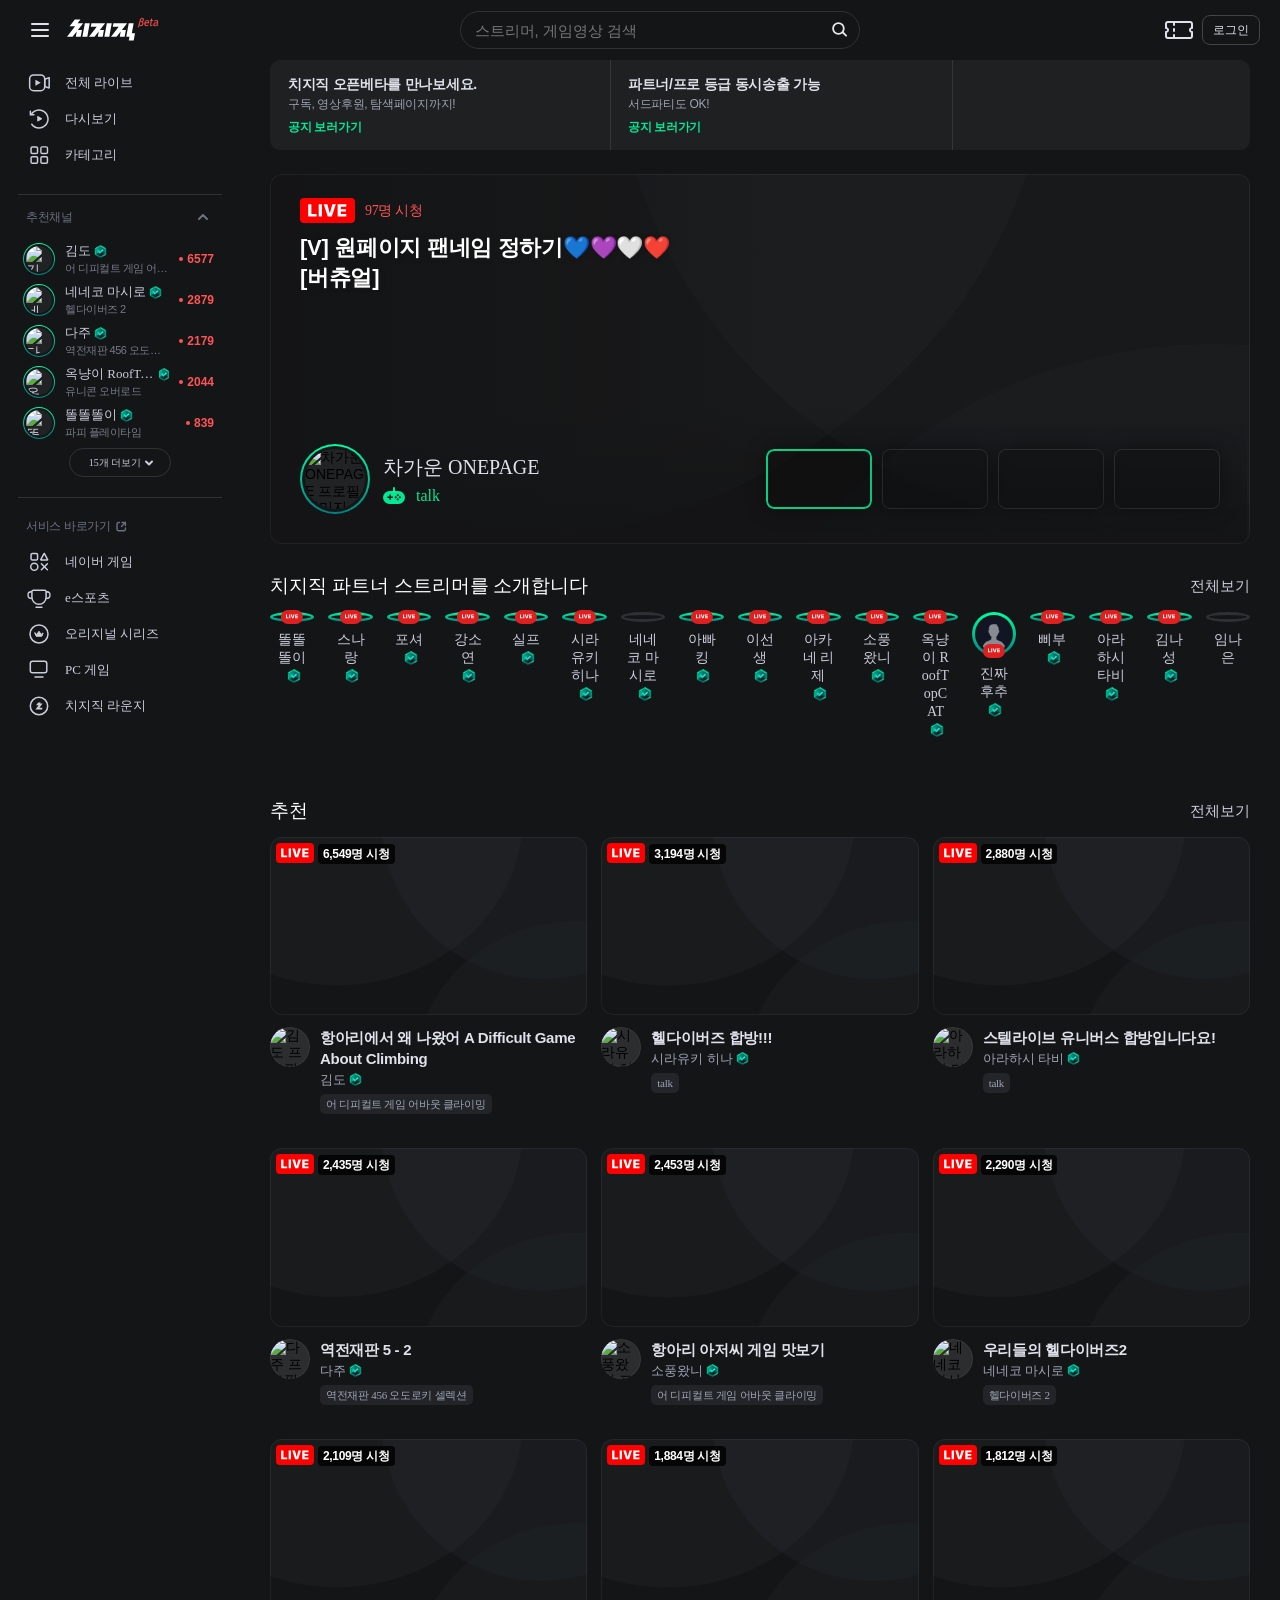
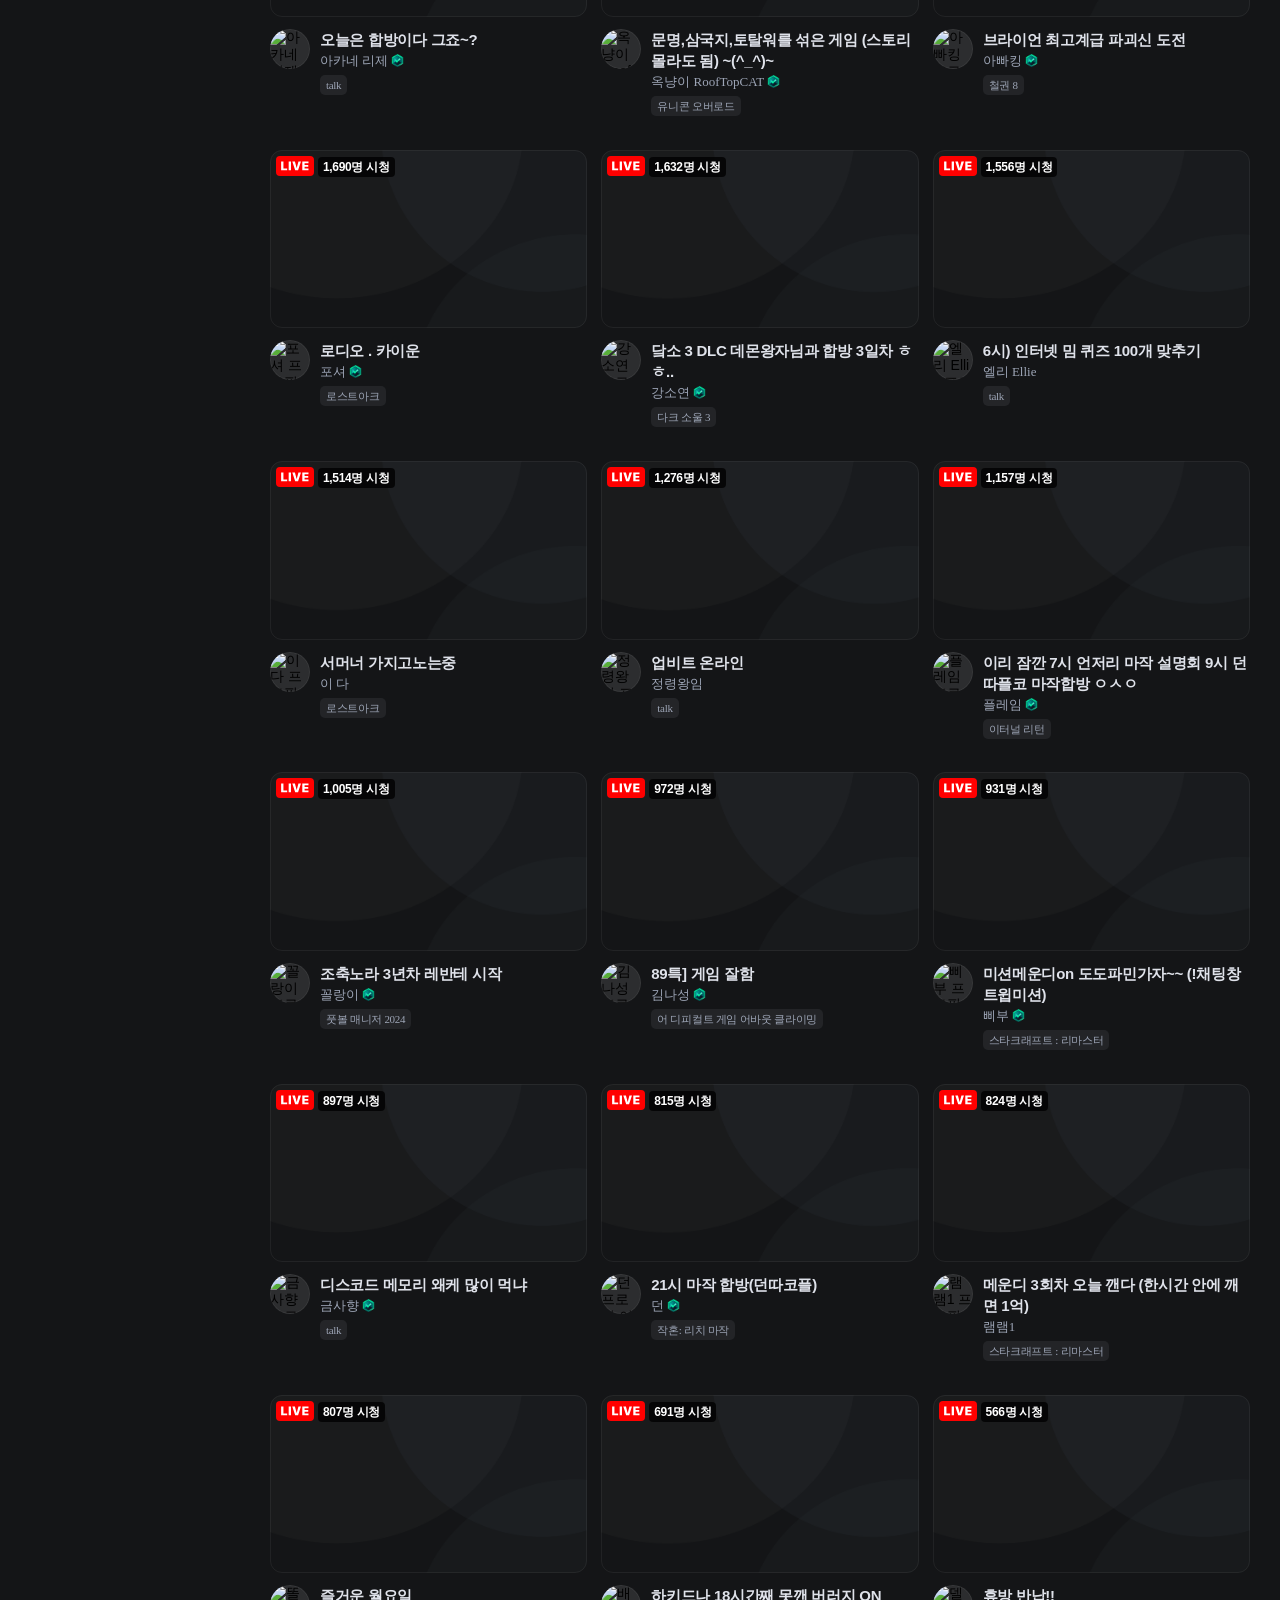
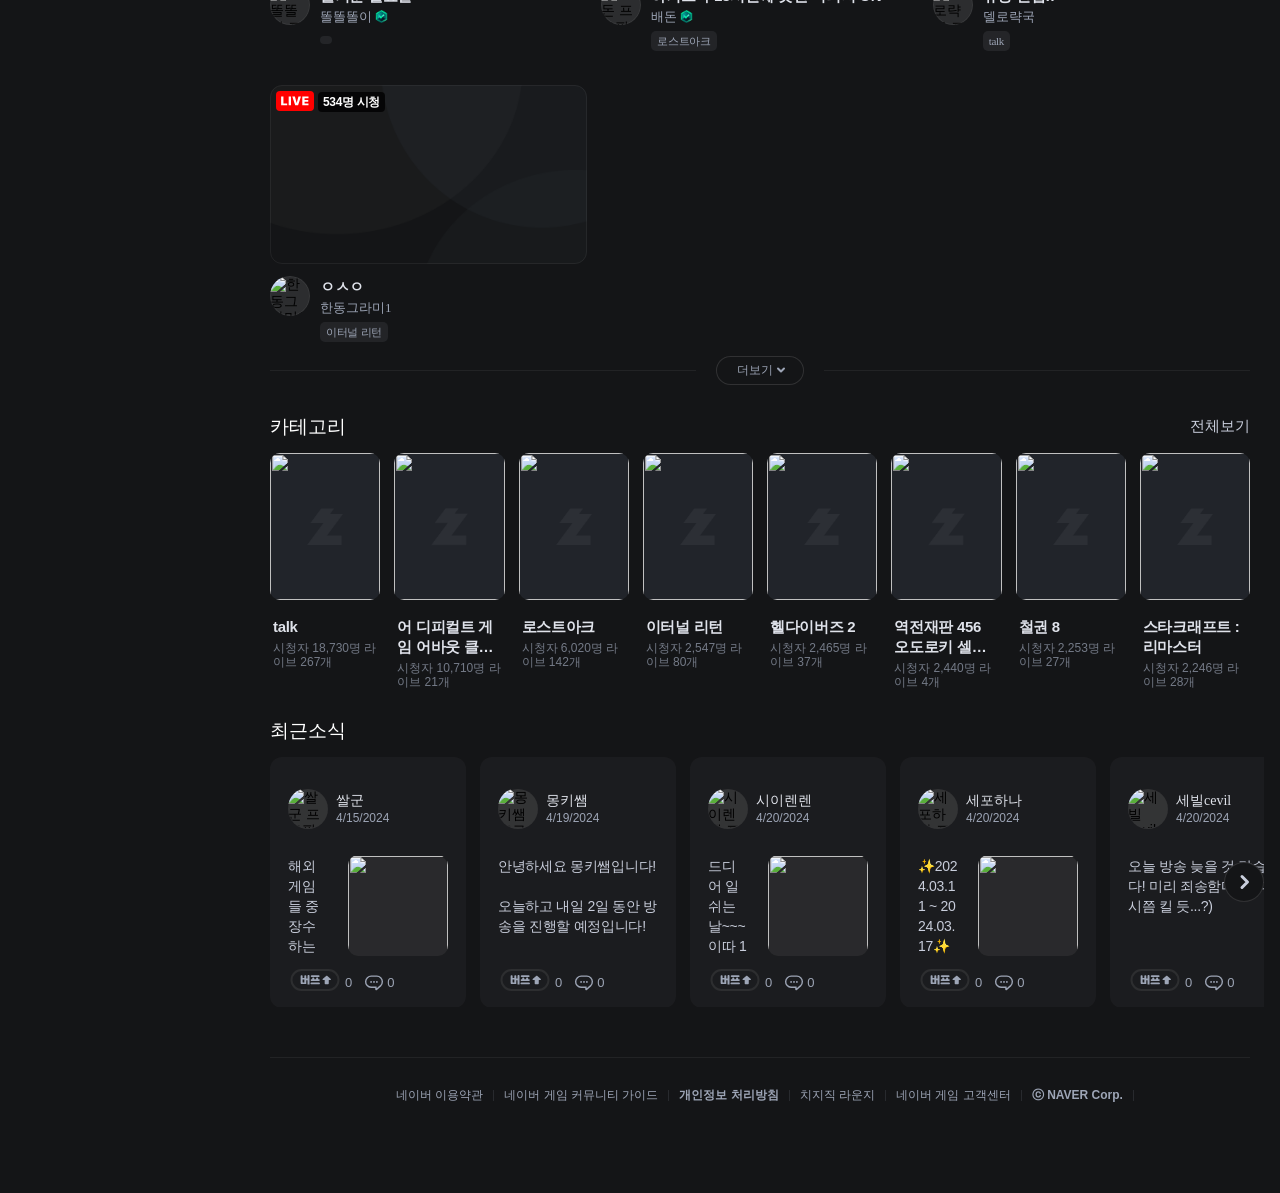
==== commit fc40aa49: "commit" ====
--- a/index.html
+++ b/index.html
@@ -312,7 +312,7 @@
           <div class="inner">
             <div class="live-video">
               <video autoplay loop muted>
-                <!-- liveData -->
+                <!-- topRecommendData liveContent videoPlayer -->
               </video>
             </div>
             <div class="live-info">
@@ -328,19 +328,19 @@
                     <span class="blind">LIVE</span>
                   </span>
                   <span class="viewer">
-                    <em class="count"><!-- liveData --></em>명 시청
+                    <em class="count"><!-- topRecommendData liveContent viewCount --></em>명 시청
                   </span>
                 </div>
-                <p class="tit"><!-- liveData  --></p>
+                <p class="tit"><!-- topRecommendData liveContent title --></p>
               </div>
               <div class="live-footer">
                 <div class="streamer">
                   <span class="streamer-profi">
-                    <!-- liveData -->
+                    <!-- topRecommendData liveContent streamerProfile -->
                   </span>
                   <div class="streamer-info">
                     <span class="streamer-name">
-                      <!-- liveData -->
+                      <!-- topRecommendData liveContent streamerName -->
                     </span>
                     <span class="category">
                       <svg width="22" height="17" viewBox="0 0 22 17" fill="none" xmlns="http://www.w3.org/2000/svg"
@@ -364,13 +364,13 @@
                           fill="#141517"></path>
                       </svg>
                       <span>
-                        <!-- liveData -->
+                        <!-- topRecommendData liveContent category -->
                       </span>
                     </span>
                   </div>
                 </div>
                 <ul class="live-list" role="tablist">
-                  <!-- liveData liveTabHtml -->
+                  <!-- topRecommendData topRecommendHtml -->
                 </ul>
               </div>
             </div>
--- a/assets/css/font.css
+++ b/assets/css/font.css
@@ -1,266 +1,23 @@
 
 
 @font-face {
-    font-family: 'Sandoll Nemony2';
-    font-weight: 400;
-    src: url('../font/SDNemony2dBasicBd119.woff2') format("woff2");
+    font-family: 'SBAggro';
+    font-weight: 300;
+    font-style: normal;
+    src: url('https://cdn.jsdelivr.net/gh/webfontworld/sandbox/SBAggroLight.woff2') format('woff2');
     font-display: swap;
 }
 @font-face {
-    font-family: 'Sandoll Nemony2';
-    font-weight: 400;
-    src: url('../font/SDNemony2dBasicBd118.woff2') format("woff2");
+    font-family: 'SBAggro';
+    font-weight: 500;
+    font-style: normal;
+    src: url('https://cdn.jsdelivr.net/gh/webfontworld/sandbox/SBAggroMedium.woff2') format('woff2');
     font-display: swap;
 }
 @font-face {
-    font-family: 'Sandoll Nemony2';
-    font-weight: 400;
-    src: url('../font/SDNemony2dBasicBd117.woff2') format("woff2");
+    font-family: 'SBAggro';
+    font-weight: 700;
+    font-style: normal;
+    src: url('https://cdn.jsdelivr.net/gh/webfontworld/sandbox/SBAggroBold.woff2') format('woff2');
     font-display: swap;
 }
-@font-face {
-    font-family: 'Sandoll Nemony2';
-    font-weight: 400;
-    src: url('../font/SDNemony2dBasicBd116.woff2') format("woff2");
-    font-display: swap;
-}
-@font-face {
-    font-family: 'Sandoll Nemony2';
-    font-weight: 400;
-    src: url('../font/SDNemony2dBasicBd115.woff2') format("woff2");
-    font-display: swap;
-}
-@font-face {
-    font-family: 'Sandoll Nemony2';
-    font-weight: 400;
-    src: url('../font/SDNemony2dBasicBd113.woff2') format("woff2");
-    font-display: swap;
-}
-@font-face {
-    font-family: 'Sandoll Nemony2';
-    font-weight: 400;
-    src: url('../font/SDNemony2dBasicBd112.woff2') format("woff2");
-    font-display: swap;
-}
-@font-face {
-    font-family: 'Sandoll Nemony2';
-    font-weight: 400;
-    src: url('../font/SDNemony2dBasicBd111.woff2') format("woff2");
-    font-display: swap;
-}
-@font-face {
-    font-family: 'Sandoll Nemony2';
-    font-weight: 400;
-    src: url('../font/SDNemony2dBasicBd110.woff2') format("woff2");
-    font-display: swap;
-}
-@font-face {
-    font-family: 'Sandoll Nemony2';
-    font-weight: 400;
-    src: url('../font/SDNemony2dBasicBd109.woff2') format("woff2");
-    font-display: swap;
-}
-@font-face {
-    font-family: 'Sandoll Nemony2';
-    font-weight: 400;
-    src: url('../font/SDNemony2dBasicBd108.woff2') format("woff2");
-    font-display: swap;
-}
-@font-face {
-    font-family: 'Sandoll Nemony2';
-    font-weight: 400;
-    src: url('../font/SDNemony2dBasicBd107.woff2') format("woff2");
-    font-display: swap;
-}
-@font-face {
-    font-family: 'Sandoll Nemony2';
-    font-weight: 400;
-    src: url('../font/SDNemony2dBasicBd106.woff2') format("woff2");
-    font-display: swap;
-}
-@font-face {
-    font-family: 'Sandoll Nemony2';
-    font-weight: 400;
-    src: url('../font/SDNemony2dBasicBd105.woff2') format("woff2");
-    font-display: swap;
-}
-@font-face {
-    font-family: 'Sandoll Nemony2';
-    font-weight: 400;
-    src: url('../font/SDNemony2dBasicBd104.woff2') format("woff2");
-    font-display: swap;
-}
-@font-face {
-    font-family: 'Sandoll Nemony2';
-    font-weight: 400;
-    src: url('../font/SDNemony2dBasicBd103.woff2') format("woff2");
-    font-display: swap;
-}
-@font-face {
-    font-family: 'Sandoll Nemony2';
-    font-weight: 400;
-    src: url('../font/SDNemony2dBasicBd102.woff2') format("woff2");
-    font-display: swap;
-}
-@font-face {
-    font-family: 'Sandoll Nemony2';
-    font-weight: 400;
-    src: url('../font/SDNemony2dBasicBd101.woff2') format("woff2");
-    font-display: swap;
-}
-@font-face {
-    font-family: 'Sandoll Nemony2';
-    font-weight: 400;
-    src: url('../font/SDNemony2dBasicBd100.woff2') format("woff2");
-    font-display: swap;
-}
-@font-face {
-    font-family: 'Sandoll Nemony2';
-    font-weight: 400;
-    src: url('../font/SDNemony2dBasicBd63.woff2') format("woff2");
-    font-display: swap;
-}
-@font-face {
-    font-family: 'Sandoll Nemony2';
-    font-weight: 400;
-    src: url('../font/SDNemony2dBasicBd57.woff2') format("woff2");
-    font-display: swap;
-}
-@font-face {
-    font-family: 'Sandoll Nemony2';
-    font-weight: 400;
-    src: url('../font/SDNemony2dBasicBd56.woff2') format("woff2");
-    font-display: swap;
-}
-@font-face {
-    font-family: 'Sandoll Nemony2';
-    font-weight: 400;
-    src: url('../font/SDNemony2dBasicBd55.woff2') format("woff2");
-    font-display: swap;
-}
-@font-face {
-    font-family: 'Sandoll Nemony2';
-    font-weight: 400;
-    src: url('../font/SDNemony2dBasicBd52.woff2') format("woff2");
-    font-display: swap;
-}
-@font-face {
-    font-family: 'Sandoll Nemony2';
-    font-weight: 400;
-    src: url('../font/SDNemony2dBasicBd49.woff2') format("woff2");
-    font-display: swap;
-}
-@font-face {
-    font-family: 'Sandoll Nemony2';
-    font-weight: 400;
-    src: url('../font/SDNemony2dBasicBd47.woff2') format("woff2");
-    font-display: swap;
-}
-@font-face {
-    font-family: 'Sandoll Nemony2';
-    font-weight: 400;
-    src: url('../font/SDNemony2dBasicBd45.woff2') format("woff2");
-    font-display: swap;
-}
-@font-face {
-    font-family: 'Sandoll Nemony2';
-    font-weight: 400;
-    src: url('../font/SDNemony2dBasicBd44.woff2') format("woff2");
-    font-display: swap;
-}
-@font-face {
-    font-family: 'Sandoll Nemony2';
-    font-weight: 400;
-    src: url('../font/SDNemony2dBasicBd43.woff2') format("woff2");
-    font-display: swap;
-}
-@font-face {
-    font-family: 'Sandoll Nemony2';
-    font-weight: 400;
-    src: url('../font/SDNemony2dBasicBd40.woff2') format("woff2");
-    font-display: swap;
-}
-@font-face {
-    font-family: 'Sandoll Nemony2';
-    font-weight: 400;
-    src: url('../font/SDNemony2dBasicBd38.woff2') format("woff2");
-    font-display: swap;
-}
-@font-face {
-    font-family: 'Sandoll Nemony2';
-    font-weight: 400;
-    src: url('../font/SDNemony2dBasicBd36.woff2') format("woff2");
-    font-display: swap;
-}
-@font-face {
-    font-family: 'Sandoll Nemony2';
-    font-weight: 400;
-    src: url('../font/SDNemony2dBasicBd35.woff2') format("woff2");
-    font-display: swap;
-}
-@font-face {
-    font-family: 'Sandoll Nemony2';
-    font-weight: 400;
-    src: url('../font/SDNemony2dBasicBd33.woff2') format("woff2");
-    font-display: swap;
-}
-@font-face {
-    font-family: 'Sandoll Nemony2';
-    font-weight: 400;
-    src: url('../font/SDNemony2dBasicBd27.woff2') format("woff2");
-    font-display: swap;
-}
-@font-face {
-    font-family: 'Sandoll Nemony2';
-    font-weight: 400;
-    src: url('../font/SDNemony2dBasicBd26.woff2') format("woff2");
-    font-display: swap;
-}
-@font-face {
-    font-family: 'Sandoll Nemony2';
-    font-weight: 400;
-    src: url('../font/SDNemony2dBasicBd25.woff2') format("woff2");
-    font-display: swap;
-}
-@font-face {
-    font-family: 'Sandoll Nemony2';
-    font-weight: 400;
-    src: url('../font/SDNemony2dBasicBd23.woff2') format("woff2");
-    font-display: swap;
-}
-@font-face {
-    font-family: 'Sandoll Nemony2';
-    font-weight: 400;
-    src: url('../font/SDNemony2dBasicBd22.woff2') format("woff2");
-    font-display: swap;
-}
-@font-face {
-    font-family: 'Sandoll Nemony2';
-    font-weight: 400;
-    src: url('../font/SDNemony2dBasicBd20.woff2') format("woff2");
-    font-display: swap;
-}
-@font-face {
-    font-family: 'Sandoll Nemony2';
-    font-weight: 400;
-    src: url('../font/SDNemony2dBasicBd19.woff2') format("woff2");
-    font-display: swap;
-}
-@font-face {
-    font-family: 'Sandoll Nemony2';
-    font-weight: 400;
-    src: url('../font/SDNemony2dBasicBd17.woff2') format("woff2");
-    font-display: swap;
-}
-@font-face {
-    font-family: 'Sandoll Nemony2';
-    font-weight: 400;
-    src: url('../font/SDNemony2dBasicBd16.woff2') format("woff2");
-    font-display: swap;
-}
-@font-face {
-    font-family: 'Sandoll Nemony2';
-    font-weight: 400;
-    src: url('../font/SDNemony2dBasicBd6.woff2') format("woff2");
-    font-display: swap;
-}
